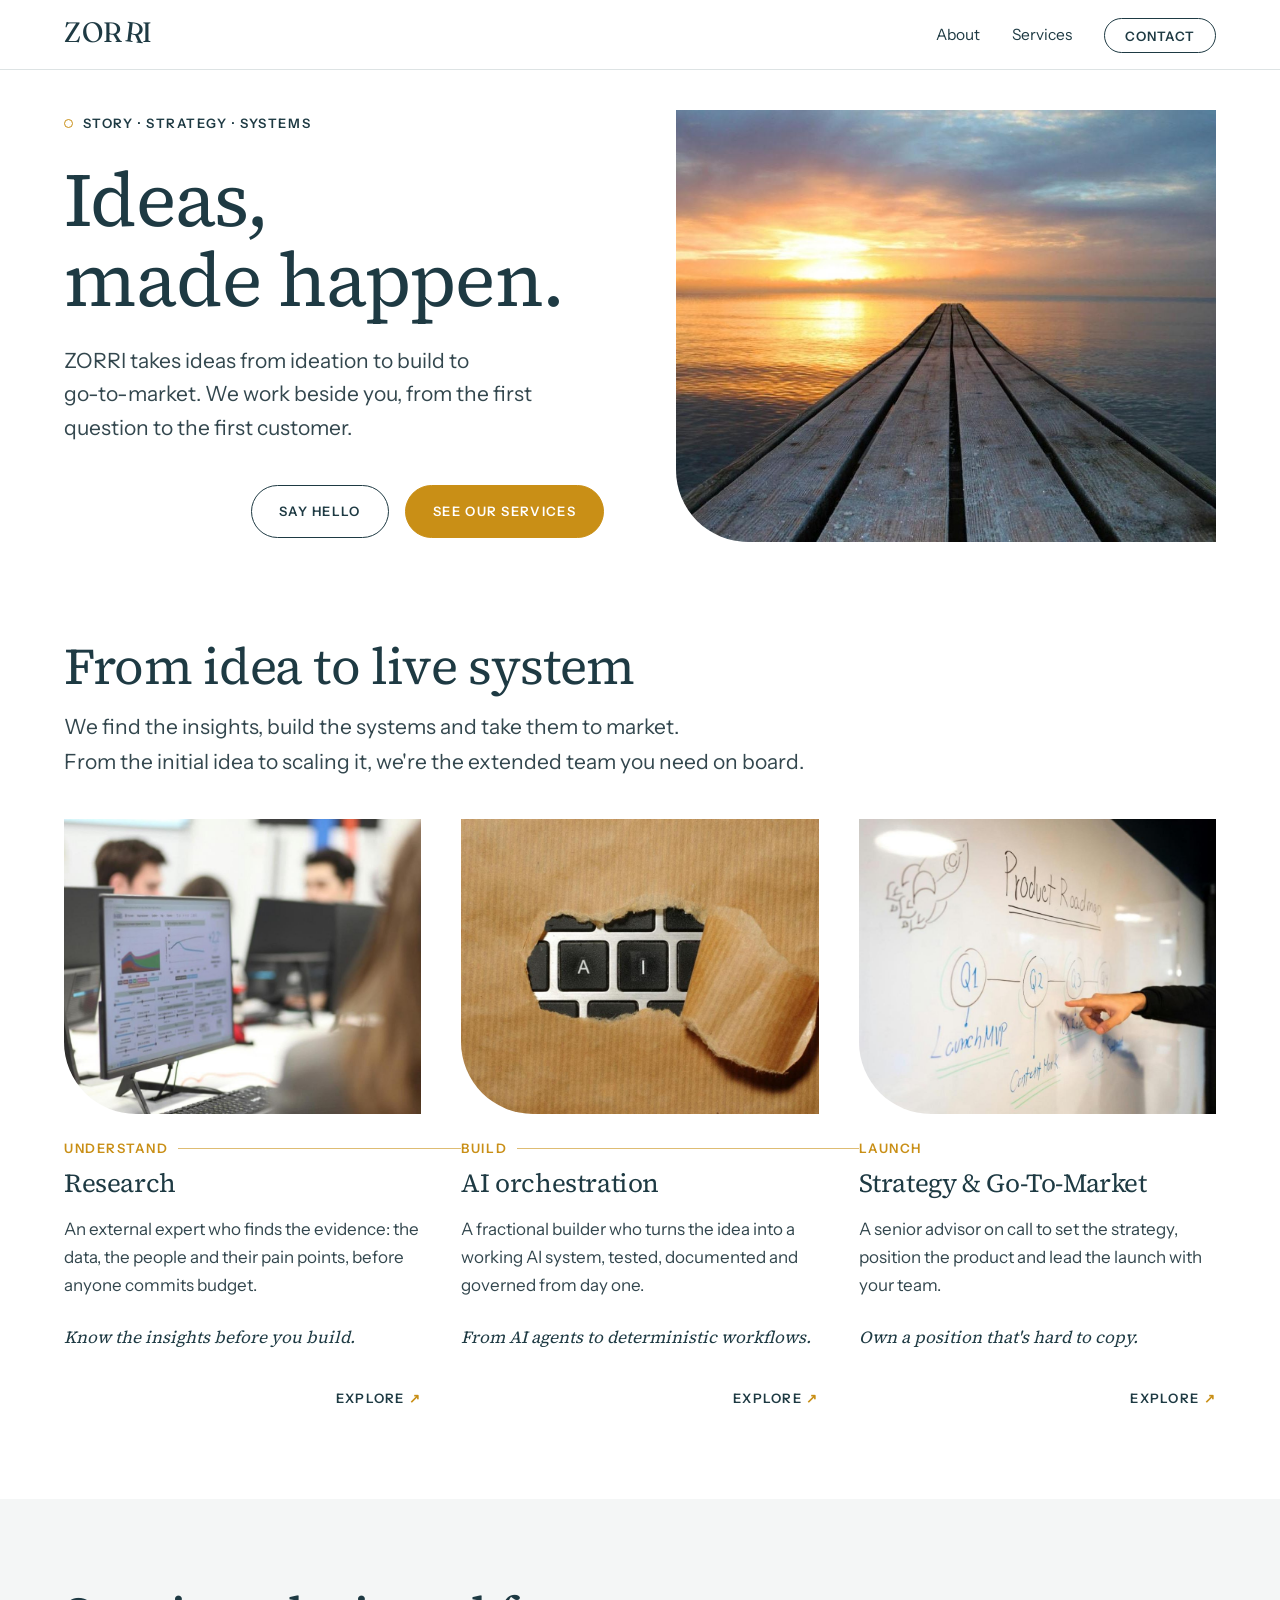
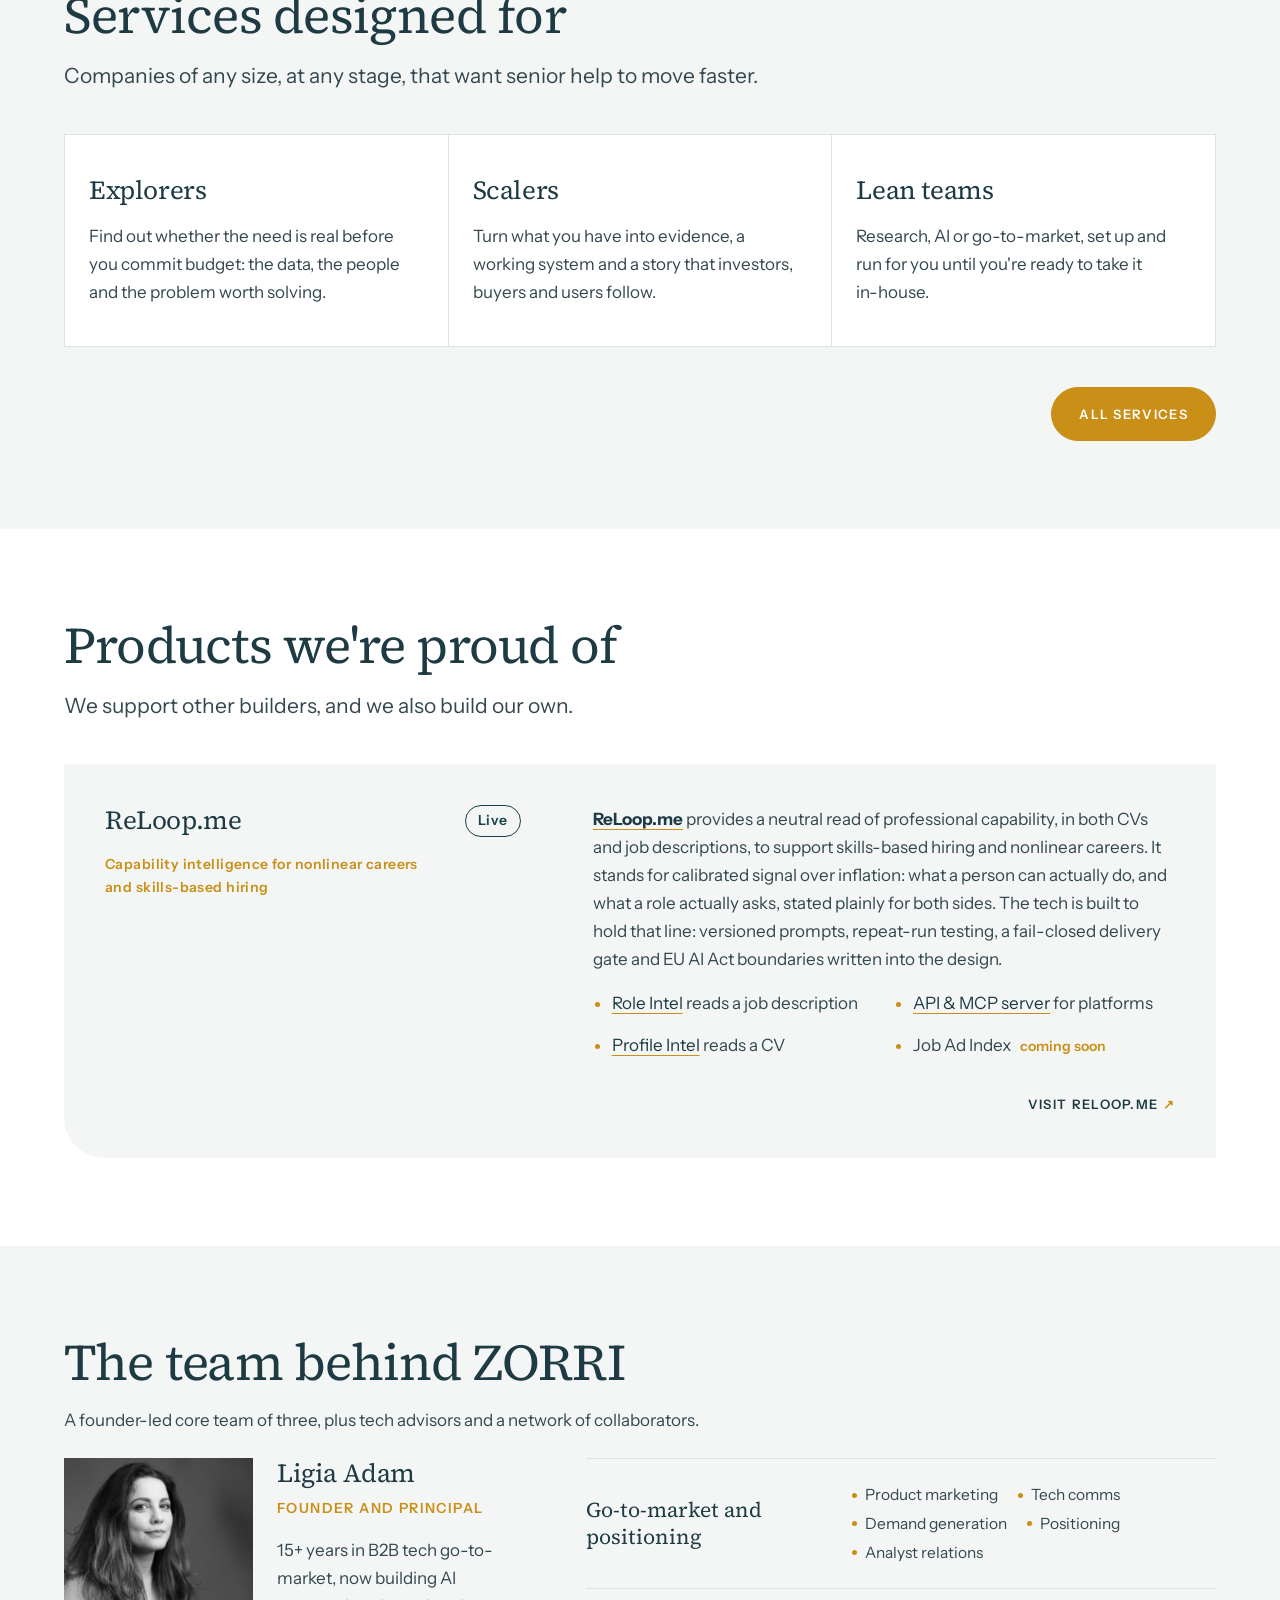
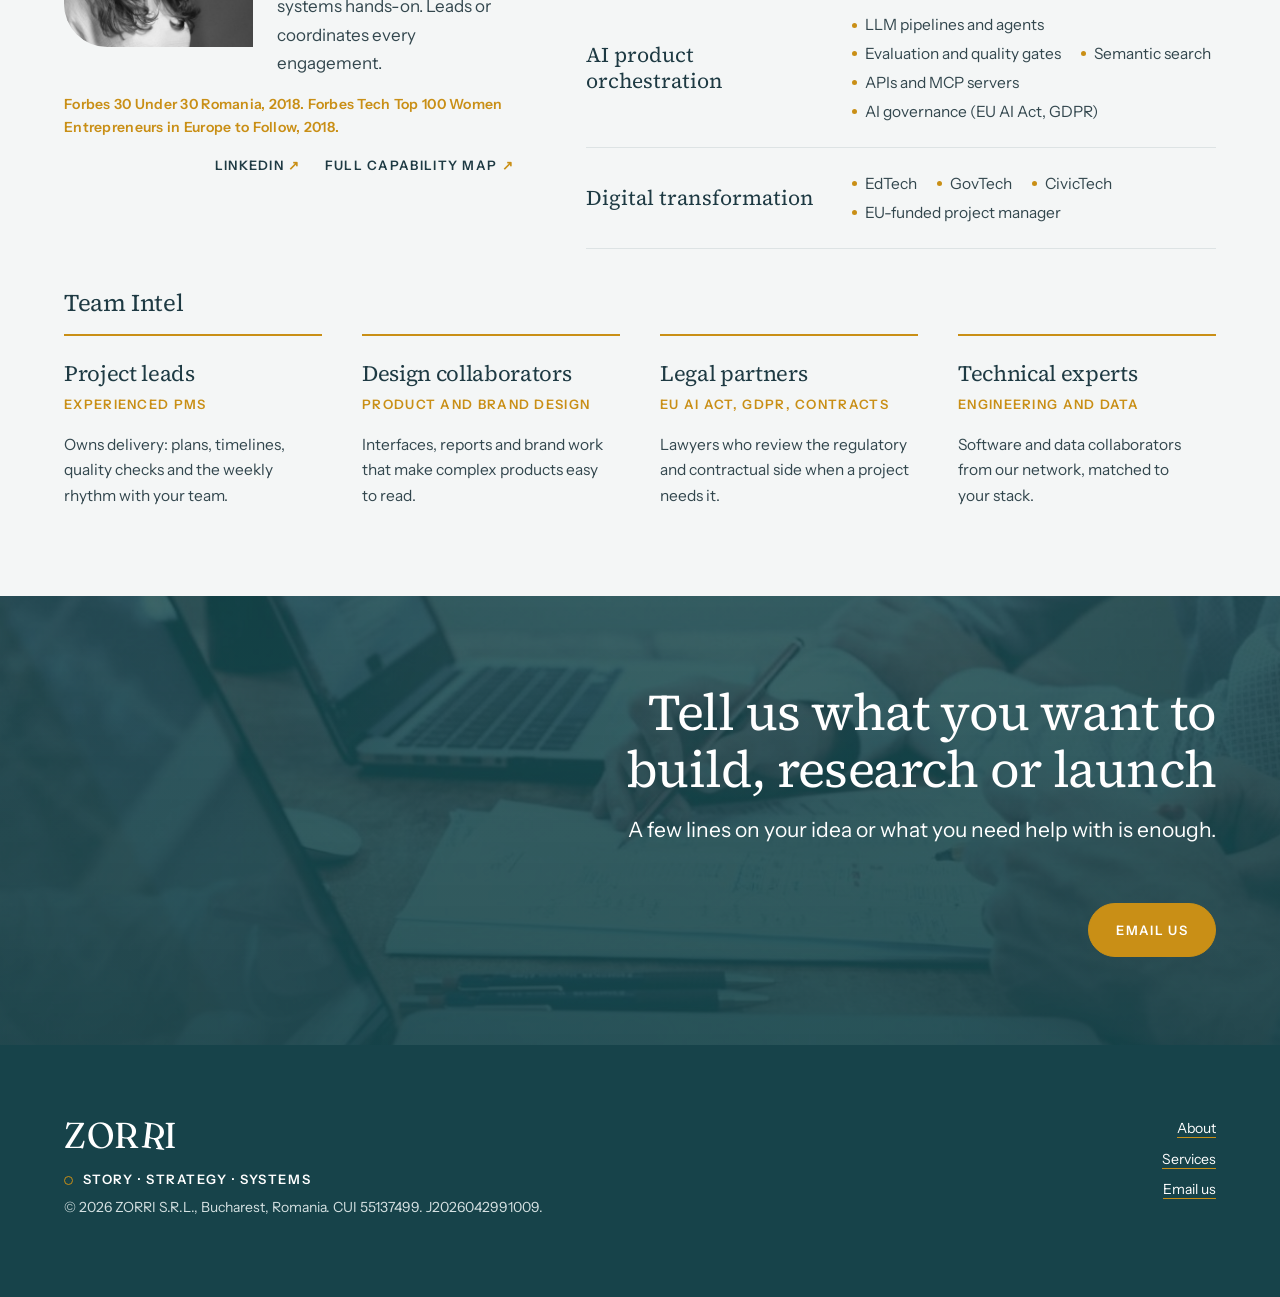
==== index.html @ 2e7e729e "Launch zorri.ro website v4.1.0 Static site: home, services, practices, about, 404, llms.txt, sitemap" ====
<!DOCTYPE html>
<!-- ZORRI / — VERSION 4.0.0 -->
<html lang="en">
<head>
<meta charset="utf-8">
<meta name="viewport" content="width=device-width, initial-scale=1">
<title>ZORRI — AI systems, research and go-to-market studio, Bucharest</title>
<meta name="description" content="ZORRI is a studio at the intersection of AI systems design, B2B marketing and strategy: AI systems and governance, research (market intelligence, pay transparency, EU funding) and B2B go-to-market. From idea to live system. Maker of ReLoop.me.">
<meta name="robots" content="index, follow, max-snippet:-1, max-image-preview:large">
<meta name="author" content="Ligia Adam, ZORRI S.R.L.">
<link rel="canonical" href="https://zorri.ro/">
<link rel="alternate" type="text/plain" href="/llms.txt" title="LLM-readable summary">
<link rel="icon" href="/favicon.svg" type="image/svg+xml">
<link rel="apple-touch-icon" href="/assets/zorri-logo.png">
<meta name="theme-color" content="#ffffff">
<meta property="og:type" content="website">
<meta property="og:site_name" content="ZORRI">
<meta property="og:title" content="ZORRI — AI systems, research and go-to-market studio, Bucharest">
<meta property="og:description" content="ZORRI is a studio at the intersection of AI systems design, B2B marketing and strategy: AI systems and governance, research (market intelligence, pay transparency, EU funding) and B2B go-to-market. From idea to live system. Maker of ReLoop.me.">
<meta property="og:url" content="https://zorri.ro/">
<meta property="og:image" content="https://zorri.ro/assets/og.png">
<meta property="og:image:width" content="1200">
<meta property="og:image:height" content="630">
<meta property="og:locale" content="en_GB">
<meta name="twitter:card" content="summary_large_image">
<link rel="preload" href="/assets/fonts/fraunces-latin-full-normal.woff2" as="font" type="font/woff2" crossorigin>
<link rel="preload" href="/assets/fonts/instrument-sans-latin-wght-normal.woff2" as="font" type="font/woff2" crossorigin>
<link rel="stylesheet" href="/assets/zorri.css">
<script type="application/ld+json">
{
 "@context": "https://schema.org",
 "@graph": [
  {
   "@type": [
    "Organization",
    "ProfessionalService"
   ],
   "@id": "https://zorri.ro/#org",
   "name": "ZORRI",
   "legalName": "ZORRI S.R.L.",
   "alternateName": "ZORRI SRL",
   "slogan": "Ideas, made happen.",
   "url": "https://zorri.ro/",
   "logo": "https://zorri.ro/assets/zorri-logo.png",
   "image": "https://zorri.ro/assets/og.png",
   "email": "hello@zorri.ro",
   "description": "ZORRI is a studio at the intersection of AI systems design, B2B marketing and strategy, based in Bucharest, Romania. It designs and governs AI systems, delivers market intelligence, research and consulting (including EU funding support and EU pay transparency readiness), and takes AI and B2B technology products to market. ZORRI builds and operates ReLoop.me.",
   "taxID": "55137499",
   "identifier": [
    {
     "@type": "PropertyValue",
     "propertyID": "CUI",
     "value": "55137499"
    },
    {
     "@type": "PropertyValue",
     "propertyID": "Trade Register number",
     "value": "J2026042991009"
    },
    {
     "@type": "PropertyValue",
     "propertyID": "EUID",
     "value": "ROONRC.J2026042991009"
    },
    {
     "@type": "PropertyValue",
     "propertyID": "EU PIC",
     "value": "860469832"
    }
   ],
   "foundingDate": "2026",
   "address": {
    "@type": "PostalAddress",
    "addressLocality": "Bucharest",
    "addressCountry": "RO"
   },
   "areaServed": "European Union",
   "knowsLanguage": [
    "en",
    "ro"
   ],
   "founder": {
    "@id": "https://zorri.ro/about#ligia-adam"
   },
   "owns": {
    "@id": "https://reloop.me/#product"
   },
   "sameAs": [
    "https://reloop.me"
   ],
   "knowsAbout": [
    "AI orchestration",
    "LLM evaluation",
    "AI governance",
    "EU AI Act",
    "EU Pay Transparency Directive 2023/970",
    "GDPR",
    "B2B go-to-market strategy",
    "positioning",
    "category design",
    "industry analyst relations",
    "customer reference programmes",
    "demand generation",
    "SEO and GEO",
    "EU funds project management",
    "labour-market intelligence",
    "skills-based hiring",
    "n8n",
    "LLM workflows",
    "market research",
    "EU funding applications"
   ]
  },
  {
   "@type": "Person",
   "@id": "https://zorri.ro/about#ligia-adam",
   "name": "Ligia Adam",
   "jobTitle": "Founder",
   "worksFor": {
    "@id": "https://zorri.ro/#org"
   },
   "url": "https://zorri.ro/about",
   "email": "hello@zorri.ro",
   "sameAs": [
    "https://www.linkedin.com/in/ligiaadam",
    "https://github.com/LigiaAdam"
   ],
   "nationality": "Romania",
   "homeLocation": {
    "@type": "Place",
    "name": "Bucharest, Romania"
   },
   "knowsLanguage": [
    "ro",
    "en",
    "fr"
   ],
   "alumniOf": {
    "@type": "CollegeOrUniversity",
    "name": "SNSPA, National University of Political Studies and Public Administration, Bucharest"
   },
   "award": [
    "Forbes 30 Under 30 Romania 2018 (CivicTech Romania team)",
    "Forbes Tech Top 100 Women Entrepreneurs in Europe to Follow 2018"
   ],
   "knowsAbout": [
    "AI orchestration",
    "LLM evaluation",
    "AI governance",
    "EU AI Act",
    "EU Pay Transparency Directive 2023/970",
    "GDPR",
    "B2B go-to-market strategy",
    "positioning",
    "category design",
    "industry analyst relations",
    "customer reference programmes",
    "demand generation",
    "SEO and GEO",
    "EU funds project management",
    "labour-market intelligence",
    "skills-based hiring"
   ]
  },
  {
   "@type": [
    "Product",
    "SoftwareApplication"
   ],
   "@id": "https://reloop.me/#product",
   "name": "ReLoop.me",
   "url": "https://reloop.me",
   "applicationCategory": "BusinessApplication",
   "operatingSystem": "Web",
   "brand": {
    "@id": "https://zorri.ro/#org"
   },
   "manufacturer": {
    "@id": "https://zorri.ro/#org"
   },
   "description": "Capability intelligence platform for nonlinear careers and skills-based hiring. Profile Intel reads a CV; Role Intel reads a job description. Built and operated by ZORRI S.R.L."
  },
  {
   "@type": "WebSite",
   "@id": "https://zorri.ro/#website",
   "url": "https://zorri.ro/",
   "name": "ZORRI",
   "publisher": {
    "@id": "https://zorri.ro/#org"
   },
   "inLanguage": "en"
  },
  {
   "@type": "WebPage",
   "@id": "https://zorri.ro/#page",
   "url": "https://zorri.ro/",
   "name": "ZORRI — AI systems, research and go-to-market studio, Bucharest",
   "description": "ZORRI is a studio at the intersection of AI systems design, B2B marketing and strategy: AI systems and governance, research (market intelligence, pay transparency, EU funding) and B2B go-to-market. From idea to live system. Maker of ReLoop.me.",
   "isPartOf": {
    "@id": "https://zorri.ro/#website"
   },
   "about": {
    "@id": "https://zorri.ro/#org"
   },
   "inLanguage": "en",
   "dateModified": "2026-11-09"
  }
 ]
}
</script>
</head>
<body>
<a class="skip" href="#main">Skip to content</a>
<header class="site-header">
 <div class="wrap">
  <a class="brand" href="/" aria-label="ZORRI home"><span class="wm">ZOR<span class="tilt">R</span>I</span></a>
  <nav class="site-nav" aria-label="Main"><ul><li><a href="/about">About</a></li><li><a href="/services">Services</a></li><li><a href="/#contact">Contact</a></li></ul></nav>
 </div>
</header>
<main id="main">
<div class="hero">
 <div class="wrap hero-grid">
 <div class="hero-text">
  <p class="descriptor">Story · Strategy · Systems</p>
  <h1>Ideas,<br> <span class="nowrap">made happen.</span></h1>
  <p class="lead">ZORRI takes ideas from ideation to build to <span class="nb">go-to-market</span>. We work beside you, from the first question to the first customer.</p>
  <div class="hero-cta"><a class="button button-line" href="#contact" data-mail="Hello">Say hello</a><a class="button button-sun" href="/services">See our services</a></div>
 </div>
 <figure class="hero-img"><img src="/assets/img/dawn.jpg" alt="A wooden pier leading out to the sea at sunrise" width="1173" height="784"></figure>
 </div>
</div>

<section class="section block-white" aria-labelledby="work-h">
 <div class="wrap">
  <div class="section-head wide">
   <h2 id="work-h">From idea to live system</h2>
   <p class="two-rows">We find the insights, build the systems and take them to market.<br> From the initial idea to scaling it, we're the extended team you need on board.</p>
  </div>
  <ul class="practices path">
   <li class="practice chip p-research">
    <img class="card-img" src="/assets/img/research.jpg" alt="" width="1176" height="784" loading="lazy">
    <p class="stage">Understand</p>
    <h3><a href="/research">Research</a></h3>
    <p>An external expert who finds the evidence: the data, the people and their pain points, before anyone commits budget.</p>
    <p class="line">Know the insights before you build.</p>
    <p class="more"><a href="/research" aria-label="Explore Research">Explore</a></p>
   </li>
   <li class="practice chip p-ai">
    <img class="card-img" src="/assets/img/ai.jpg" alt="" width="1176" height="784" loading="lazy">
    <p class="stage">Build</p>
    <h3><a href="/ai-systems">AI orchestration</a></h3>
    <p>A fractional builder who turns the idea into a working AI system, tested, documented and governed from day one.</p>
    <p class="line">From AI agents to deterministic workflows.</p>
    <p class="more"><a href="/ai-systems" aria-label="Explore AI orchestration">Explore</a></p>
   </li>
   <li class="practice chip p-gtm">
    <img class="card-img" src="/assets/img/gtm.jpg" alt="" width="1176" height="784" loading="lazy">
    <p class="stage">Launch</p>
    <h3><a href="/go-to-market">Strategy &amp; Go-To-Market</a></h3>
    <p>A senior advisor on call to set the strategy, position the product and lead the launch with your team.</p>
    <p class="line">Own a position that's hard to copy.</p>
    <p class="more"><a href="/go-to-market" aria-label="Explore Strategy and Go-To-Market">Explore</a></p>
   </li>
  </ul>
 </div>
</section>

<section class="section block-panel" aria-labelledby="quick-h">
 <div class="wrap">
  <div class="section-head">
   <h2 id="quick-h">Services designed for</h2>
   <p>Companies of any size, at any stage, that want senior help to move faster.</p>
  </div>
  <ul class="quick">
   <li>
    <h3>Explorers</h3>
    <p>Find out whether the need is real before you commit budget: the data, the people and the problem worth solving.</p>
   </li>
   <li>
    <h3>Scalers</h3>
    <p>Turn what you have into evidence, a working system and a story that investors, buyers and users follow.</p>
   </li>
   <li>
    <h3>Lean teams</h3>
    <p>Research, AI or go-to-market, set up and run for you until you're ready to take it in-house.</p>
   </li>
  </ul>
  <p class="section-cta"><a class="button button-sun" href="/services">All services</a></p>
 </div>
</section>

<section class="section block-white" aria-labelledby="product-h">
 <div class="wrap">
  <div class="section-head">
   <h2 id="product-h">Products we're proud of</h2>
   <p>We support other builders, and we also build our own.</p>
  </div>
  <article class="offer chip">
   <div>
    <div class="prod-head"><h3><a href="https://reloop.me">ReLoop.me</a></h3><strong class="pill">Live</strong></div>
    <div class="terms"><span>Capability intelligence for nonlinear careers<br> and skills-based hiring</span></div>
   </div>
   <div>
    <p><a href="https://reloop.me"><strong>ReLoop.me</strong></a> provides a neutral read of professional capability, in both CVs and job descriptions, to support skills-based hiring and nonlinear careers. It stands for calibrated signal over inflation: what a person can actually do, and what a role actually asks, stated plainly for both sides. The tech is built to hold that line: versioned prompts, repeat-run testing, a fail-closed delivery gate and EU AI Act boundaries written into the design.</p>
    <ul class="prod-list">
     <li><a href="https://www.reloop.me/role-intel">Role Intel</a> reads a job description</li>
     <li><a href="https://api.reloop.me/">API &amp; MCP server</a> for platforms</li>
     <li><a href="https://www.reloop.me/profile-intel">Profile Intel</a> reads a CV</li>
     <li>Job Ad Index <span class="soon">coming soon</span></li>
    </ul>
    <p class="more"><a href="https://reloop.me">Visit ReLoop.me</a></p>
   </div>
  </article>
 </div>
</section>

<section class="section block-panel" aria-labelledby="who-h">
 <div class="wrap">
  <div class="section-head">
   <h2 id="who-h">The team behind ZORRI</h2>
  </div>
   <p class="one-row">A founder-led core team of three, plus tech advisors and a network of collaborators.</p>
  <div class="founder">
   <div>
    <img class="portrait" src="/assets/img/ligia-bw.jpg" alt="Ligia Adam, founder of ZORRI" width="1173" height="784">
    <h3><a href="/about">Ligia Adam</a></h3>
    <p class="role">Founder and principal</p>
    <p>15+ years in B2B tech go-to-market, now building AI systems hands-on. Leads or coordinates every engagement.</p>
    <p class="recog">Forbes 30 Under 30 Romania, 2018. Forbes Tech Top 100 Women Entrepreneurs in Europe to Follow, 2018.</p>
    <p class="more"><a href="https://www.linkedin.com/in/ligiaadam" rel="me noopener" target="_blank">LinkedIn</a><a href="/about">Full capability map</a></p>
   </div>
   <ul class="capmap">
    <li><strong>Go-to-market and positioning</strong><span><ul class="pills"><li>Product marketing</li><li>Tech comms</li><li>Demand generation</li><li>Positioning</li><li>Analyst relations</li></ul></span></li>
    <li><strong>AI product orchestration</strong><span><ul class="pills"><li>LLM pipelines and agents</li><li>Evaluation and quality gates</li><li>Semantic search</li><li>APIs and MCP servers</li><li>AI governance (EU AI Act, GDPR)</li></ul></span></li>
    <li><strong>Digital transformation</strong><span><ul class="pills"><li>EdTech</li><li>GovTech</li><li>CivicTech</li><li>EU-funded project manager</li></ul></span></li>
   </ul>
  </div>
  <h3 class="team-sub">Team Intel</h3>
  <ul class="team">
   <li><h3>Project leads</h3><p class="role">Experienced PMs</p><p>Owns delivery: plans, timelines, quality checks and the weekly rhythm with your team.</p></li>
   <li><h3>Design collaborators</h3><p class="role">Product and brand design</p><p>Interfaces, reports and brand work that make complex products easy to read.</p></li>
   <li><h3>Legal partners</h3><p class="role">EU AI Act, GDPR, contracts</p><p>Lawyers who review the regulatory and contractual side when a project needs it.</p></li>
   <li><h3>Technical experts</h3><p class="role">Engineering and data</p><p>Software and data collaborators from our network, matched to your stack.</p></li>
  </ul>
  </div>
 </div>
</section>



<section class="contact" id="contact" aria-labelledby="contact-h">
 <div class="wrap">
  <h2 id="contact-h">Tell us what you want to build, research or launch</h2>
  <p>A few lines on your idea or what you need help with is enough.</p>
  <a class="button" href="#contact" data-mail="Enquiry">Email us</a>
 </div>
</section>
</main>
<footer class="site-footer">
 <div class="wrap">
  <div>
   <span class="wm" aria-hidden="true">ZOR<span class="tilt">R</span>I</span>
   <p class="descriptor">Story · Strategy · Systems</p>
   <p>© 2026 ZORRI S.R.L., Bucharest, Romania. CUI 55137499. J2026042991009.</p>
  </div>
  <ul>
   <li><a href="/about">About</a></li>
   <li><a href="/services">Services</a></li>
   <li><a href="/#contact" data-mail="">Email us</a></li>
  </ul>
 </div>
</footer>
<script>
(function(){var u="hello",d="zorri"+"."+"ro";document.querySelectorAll("a[data-mail]").forEach(function(a){var s=a.getAttribute("data-mail");a.href="mai"+"lto:"+u+"@"+d+(s?"?subject="+encodeURIComponent(s):"");});})();
</script>
</body>
</html>
<!-- ZORRI / — VERSION 4.0.0 END -->
---- assets/zorri.css ----
/* ZORRI — site styles — VERSION 4.0.0 (2026-11-09) */
/* 4.0.0 (Ligia, 9 Nov): look & feel of Bridge demo 488 "Business Advisory" (licensed Qode theme).
   Editorial serif headings (Source Serif 4), Instrument Sans text, petrol ink, ochre accent,
   white / soft-panel alternation, photography with one large rounded corner, uppercase small
   links with ↗, outlined pill buttons, deep-petrol contact band over the dawn photo.
   Kept: Fraunces wordmark with the second R bent, CTAs right-aligned, catalogue, FAQ,
   skip link, focus ring, reduced motion, colour-by-practice hooks (now one accent). */

@font-face { font-family: "Fraunces"; src: url("/assets/fonts/fraunces-latin-full-normal.woff2") format("woff2"); font-weight: 100 900; font-display: swap; }
@font-face { font-family: "Source Serif 4"; src: url("/assets/fonts/source-serif-4-latin-wght-normal.woff2") format("woff2"); font-weight: 200 900; font-display: swap; }
@font-face { font-family: "Instrument Sans"; src: url("/assets/fonts/instrument-sans-latin-wght-normal.woff2") format("woff2"); font-weight: 400 700; font-display: swap; }

:root {
  --white: #ffffff;
  --panel: #f4f6f6;      /* soft panel, cool not greige */
  --ink: #1e3a43;        /* petrol: headings, buttons */
  --text: #33474e;       /* body copy */
  --petrol: #17434a;     /* deep blocks: contact band, footer */
  --ochre: #c98f16;      /* accent: arrows, rules, prices, focus */
  --ochre-soft: #f6e7c4;
  --line: #dde3e4;

  --serif: "Source Serif 4", Georgia, "Times New Roman", serif;
  --sans: "Instrument Sans", "Helvetica Neue", Arial, sans-serif;

  --t-small: 0.875rem;
  --t-body: 1.0625rem;
  --t-lead: clamp(1.125rem, 1rem + 0.4vw, 1.3125rem);
  --t-h3: 1.625rem;
  --t-h2: clamp(2.125rem, 1.6rem + 2vw, 3.25rem);
  --t-h1: clamp(2.75rem, 1.8rem + 3.8vw, 4.75rem);

  --s1: 0.5rem; --s2: 1rem; --s3: 1.5rem; --s4: 2.5rem; --s5: 4.5rem; --s6: 7.5rem;
  --measure: 62ch;
  --page: 78rem;
  --gutter: clamp(1.25rem, 4vw, 3rem);
  --corner: 72px;        /* the one large rounded corner on images */
}

*, *::before, *::after { box-sizing: border-box; }
html { -webkit-text-size-adjust: 100%; text-size-adjust: 100%; }
body { margin: 0; background: var(--white); color: var(--text); font-family: var(--sans); font-size: var(--t-body); line-height: 1.65; -webkit-font-smoothing: antialiased; }
::selection { background: var(--ochre-soft); color: var(--ink); }
img { display: block; max-width: 100%; height: auto; }

a { color: var(--ink); text-decoration-color: var(--ochre); text-decoration-thickness: 1px; text-underline-offset: 0.25em; }
a:hover { text-decoration-thickness: 2px; }
:focus-visible { outline: 2px solid var(--ochre); outline-offset: 3px; }

h1, h2, h3 { font-family: var(--serif); font-weight: 400; color: var(--ink); margin: 0; letter-spacing: -0.015em; text-wrap: balance; }
h1 { font-size: var(--t-h1); line-height: 1.06; }
h2 { font-size: var(--t-h2); line-height: 1.1; }
h3 { font-size: var(--t-h3); line-height: 1.2; }
p { margin: 0 0 var(--s2); max-width: var(--measure); text-wrap: pretty; }
p:last-child { margin-bottom: 0; }

.label { display: none; }
.num { display: none; }
.skip { position: absolute; left: var(--s2); top: -4rem; background: var(--ink); color: #fff; padding: var(--s1) var(--s2); z-index: 10; border-radius: 999px; }
.skip:focus { top: var(--s2); }
.wrap { max-width: var(--page); margin: 0 auto; padding: 0 var(--gutter); }

/* Wordmark — Fraunces, second R bent */
.wm { font-family: "Fraunces", Georgia, serif; font-variation-settings: "WONK" 1, "SOFT" 30, "opsz" 72; font-weight: 400; letter-spacing: 0.02em; line-height: 1; white-space: nowrap; color: var(--ink); }
.wm .tilt { display: inline-block; transform: rotate(7deg); transform-origin: 30% 100%; }

/* Header — white, hairline */
.site-header { background: var(--white); border-bottom: 1px solid var(--line); position: sticky; top: 0; z-index: 5; }
.site-header .wrap { display: flex; align-items: center; justify-content: space-between; gap: var(--s3); flex-wrap: wrap; padding-top: 1.15rem; padding-bottom: 1.15rem; }
.brand { text-decoration: none; }
.brand .wm { font-size: 1.75rem; }
.site-nav ul { list-style: none; margin: 0; padding: 0; display: flex; flex-wrap: wrap; gap: var(--s1) 2rem; align-items: center; }
.site-nav a { font-size: 0.96875rem; text-decoration: none; color: var(--ink); padding: 0.25rem 0; }
.site-nav a:hover, .site-nav a[aria-current="page"] { color: var(--ochre); }
.site-nav li:last-child a { border: 1px solid var(--ink); border-radius: 999px; padding: 0.55rem 1.25rem; font-size: 0.8125rem; font-weight: 600; letter-spacing: 0.08em; text-transform: uppercase; }
.site-nav li:last-child a:hover { background: var(--ink); color: #fff; }

/* Small uppercase eyebrow with a ring, as in the theme */
.descriptor { font-size: 0.8125rem; font-weight: 600; letter-spacing: 0.12em; text-transform: uppercase; color: var(--ink); margin-bottom: var(--s3); display: flex; align-items: center; gap: 0.6rem; }
.descriptor::before { content: ""; width: 9px; height: 9px; border: 1.5px solid var(--ochre); border-radius: 50%; }

/* Hero — text left, portrait right with the large rounded corner */
.hero { padding: var(--s5) 0 var(--s6); }
.hero-grid { display: grid; grid-template-columns: minmax(0, 6fr) minmax(0, 6fr); gap: var(--s5); align-items: center; }
.hero h1 { max-width: none; }
@media (min-width: 40rem) { .nowrap { white-space: nowrap; } }
.hero .lead { margin-top: var(--s3); }
.hero-img img, .ph-img img, .card-img, .portrait { border-radius: 0 0 0 var(--corner); object-fit: cover; width: 100%; }
.hero-img { margin: 0; }
.hero-img img { aspect-ratio: 5 / 4; object-position: 50% 50%; }
.lead { font-size: var(--t-lead); line-height: 1.6; color: var(--text); }

/* Page heads */
.page-head { padding: var(--s5) 0 var(--s5); border-bottom: 1px solid var(--line); }
.ph-grid { display: grid; grid-template-columns: minmax(0, 6fr) minmax(0, 5fr); gap: var(--s5); align-items: center; }
.ph-img { margin: 0; }
.ph-img img { aspect-ratio: 4 / 3; }
.page-head .line { font-family: var(--serif); font-size: 1.375rem; color: var(--ochre); margin-top: var(--s2); }
.page-head .lead { margin-top: var(--s3); }

/* CTAs — always right */
.hero-cta { display: flex; justify-content: flex-end; gap: var(--s2); flex-wrap: wrap; margin-top: var(--s4); max-width: var(--measure); }
.button { display: inline-block; border-radius: 999px; padding: 0.95rem 1.7rem; font-size: 0.8125rem; font-weight: 600; letter-spacing: 0.1em; text-transform: uppercase; text-decoration: none; background: var(--ink); color: #fff; border: 1px solid var(--ink); }
.button:hover { background: var(--petrol); }
.button-sun { background: var(--ochre); border-color: var(--ochre); color: #fff; }
.button-sun:hover { background: #b07b0f; border-color: #b07b0f; }
.button-line { background: transparent; color: var(--ink); }
.button-line:hover { background: var(--ink); color: #fff; }
.more { text-align: right; max-width: none; margin-top: var(--s3); }
.more a { font-size: 0.8125rem; font-weight: 600; letter-spacing: 0.1em; text-transform: uppercase; text-decoration: none; color: var(--ink); }
.more a::after { content: " ↗"; color: var(--ochre); }
.more a:hover { color: var(--ochre); }

/* Sections */
.section { padding: var(--s6) 0; }
.block-white { background: var(--white); }
.block-panel { background: var(--panel); }
.section-head { margin-bottom: var(--s5); max-width: 46rem; }
.section-head p { margin-top: var(--s2); font-size: var(--t-lead); }

/* Practices — image cards like "Explore our beliefs" */
.practices { list-style: none; margin: 0; padding: 0; display: grid; grid-template-columns: repeat(3, minmax(0, 1fr)); gap: var(--s4); }
.practice { display: flex; flex-direction: column; }
.card-img { aspect-ratio: 4 / 3.3; margin-bottom: var(--s3); }
.practice h3 { margin-bottom: var(--s2); }
.practice h3 a { text-decoration: none; }
.practice h3 a:hover { color: var(--ochre); }
.practice .subs { list-style: none; margin: var(--s1) 0 0; padding: 0; border-top: 1px solid var(--line); }
.practice .subs li { padding: 0.55rem 0; border-bottom: 1px solid var(--line); font-size: 0.9375rem; color: var(--ink); }
.practice .subs li::before { content: "— "; color: var(--ochre); }
.practice .line { font-family: var(--serif); font-style: italic; color: var(--ink); margin-top: var(--s1); }
.practice .price { font-size: var(--t-small); color: var(--ochre); font-weight: 600; margin-top: var(--s1); letter-spacing: 0.04em; }
.practice .more { margin-top: auto; padding-top: var(--s2); }

/* Quick starts — bordered columns like "Industries we cover for" */
.quick { list-style: none; margin: 0; padding: 0; display: grid; grid-template-columns: repeat(3, minmax(0, 1fr)); border-top: 1px solid var(--line); border-left: 1px solid var(--line); background: var(--white); }
.quick li { padding: var(--s4) var(--s3); border-right: 1px solid var(--line); border-bottom: 1px solid var(--line); display: flex; flex-direction: column; }
.quick h3 { margin-bottom: var(--s2); }
.quick .p { font-family: var(--serif); font-size: 1.5rem; color: var(--ink); margin-top: auto; padding-top: var(--s3); }
.quick .p .label { display: inline; font-family: var(--sans); font-size: var(--t-small); color: var(--ochre); font-weight: 600; margin-left: 0.3rem; }

/* Process */
.steps { list-style: none; margin: 0; padding: 0; display: grid; grid-template-columns: repeat(3, minmax(0, 1fr)); gap: var(--s4); }
.steps li { border-top: 2px solid var(--ochre); padding-top: var(--s3); }
.steps h3 { margin-bottom: var(--s1); }

/* Offers / product */
.offers { display: grid; gap: var(--s3); }
.offer { background: var(--white); border: 1px solid var(--line); border-radius: 0 0 0 40px; padding: var(--s4); display: grid; grid-template-columns: minmax(0, 5fr) minmax(0, 7fr); gap: var(--s2) var(--s5); }
.block-white .offer { background: var(--panel); border-color: transparent; }
.offer h3 a { text-decoration: none; }
.offer .terms { margin-top: var(--s2); }
.offer .terms strong { display: block; font-family: var(--serif); font-weight: 400; font-size: 1.75rem; color: var(--ink); }
.offer .terms span { display: block; font-size: var(--t-small); color: var(--ochre); font-weight: 600; margin-top: 0.2rem; letter-spacing: 0.03em; }
.offer ul { margin: var(--s2) 0 0; padding-left: 1.1em; }
.offer li { margin-bottom: 0.35rem; }
.offer li::marker { color: var(--ochre); }
.note { font-size: var(--t-small); margin-top: var(--s3); }
.note strong { color: var(--ink); }

/* Founder */
.founder { display: grid; grid-template-columns: minmax(0, 5fr) minmax(0, 7fr); gap: var(--s4) var(--s5); }
.portrait { aspect-ratio: 4 / 3.4; object-position: 40% 25%; margin-bottom: var(--s3); }
.founder h3 a { text-decoration: none; }
.founder .role { color: var(--ochre); font-weight: 600; font-size: var(--t-small); letter-spacing: 0.1em; text-transform: uppercase; margin-top: var(--s1); }
.capmap { list-style: none; margin: 0; padding: 0; }
.capmap li { display: grid; grid-template-columns: minmax(0, 2fr) minmax(0, 3fr); gap: var(--s1) var(--s3); padding: var(--s3) 0; border-top: 1px solid var(--line); }
.capmap li:last-child { border-bottom: 1px solid var(--line); }
.capmap strong { font-family: var(--serif); font-weight: 400; font-size: 1.3125rem; line-height: 1.25; color: var(--ink); }
.capmap span { font-size: 0.96875rem; }
.recognition { margin-top: var(--s3); font-family: var(--serif); font-style: italic; color: var(--ink); }

/* Scope lists */
.covers { list-style: none; margin: 0; padding: 0; display: grid; grid-template-columns: repeat(3, minmax(0, 1fr)); border-top: 1px solid var(--line); border-left: 1px solid var(--line); }
.covers li { padding: var(--s3); border-right: 1px solid var(--line); border-bottom: 1px solid var(--line); background: var(--white); }
.covers strong { display: block; font-family: var(--serif); font-weight: 400; font-size: 1.25rem; color: var(--ink); margin-bottom: 0.3rem; }
.covers span { font-size: 0.96875rem; }

/* Company details */
.facts { display: grid; grid-template-columns: max-content 1fr; gap: var(--s1) var(--s4); margin: 0; padding: var(--s4); background: var(--white); border: 1px solid var(--line); border-radius: 0 0 0 40px; max-width: 46rem; }
.facts dt { font-size: var(--t-small); font-weight: 600; letter-spacing: 0.06em; text-transform: uppercase; color: var(--ink); }
.facts dd { margin: 0; }

/* Catalogue */
.catalogue { width: 100%; border-collapse: collapse; }
.catalogue th, .catalogue td { text-align: left; vertical-align: top; padding: var(--s3) var(--s3) var(--s3) 0; border-top: 1px solid var(--line); }
.catalogue thead th { font-size: 0.8125rem; font-weight: 600; letter-spacing: 0.1em; text-transform: uppercase; color: var(--ink); border-top: 0; }
.catalogue td.price { font-family: var(--serif); font-size: 1.375rem; color: var(--ink); white-space: nowrap; text-align: right; padding-right: 0; }
.catalogue th:last-child { text-align: right; padding-right: 0; }
.catalogue td.price .label { display: block; font-family: var(--sans); font-size: var(--t-small); color: var(--ochre); font-weight: 600; white-space: normal; }
.catalogue td .name { display: block; font-family: var(--serif); font-size: 1.25rem; color: var(--ink); }
.catalogue td .desc { font-size: 0.96875rem; }
.catalogue td.prac a { font-size: var(--t-small); }

/* FAQ */
.faq { max-width: 52rem; }
.faq details { border-top: 1px solid var(--line); }
.faq details:last-child { border-bottom: 1px solid var(--line); }
.faq summary { font-family: var(--serif); font-size: 1.3125rem; color: var(--ink); padding: var(--s3) 2.5rem var(--s3) 0; cursor: pointer; list-style: none; position: relative; }
.faq summary::-webkit-details-marker { display: none; }
.faq summary::after { content: "+"; position: absolute; right: 0.3rem; top: 50%; transform: translateY(-50%); font-family: var(--sans); font-size: 1.5rem; color: var(--ochre); transition: transform .2s ease; }
.faq details[open] summary::after { transform: translateY(-50%) rotate(45deg); }
.faq details > div { padding: 0 0 var(--s3); }

/* Contact — deep petrol over the dawn photo */
.contact { position: relative; color: #fff; padding: var(--s6) 0; background: linear-gradient(rgba(23, 67, 74, 0.82), rgba(23, 67, 74, 0.9)), url("/assets/img/desk.jpg") center 50% / cover no-repeat; }
.contact .wrap { display: flex; flex-direction: column; align-items: flex-end; text-align: right; }
.contact h2 { color: #fff; max-width: 27ch; margin-bottom: var(--s2); }
.contact p { margin-left: auto; font-size: var(--t-lead); }
.contact .button { margin-top: var(--s4); background: var(--ochre); border-color: var(--ochre); }
.contact .button:hover { background: #b07b0f; }
.contact :focus-visible { outline-color: #fff; }

/* Footer — petrol */
.site-footer { background: var(--petrol); color: #d5e1e2; padding: var(--s5) 0; font-size: var(--t-small); }
.site-footer .wrap { display: grid; grid-template-columns: minmax(0, 1fr) auto; gap: var(--s3) var(--s5); }
.site-footer .wm { color: #fff; font-size: 2.25rem; display: inline-block; margin-bottom: var(--s2); }
.site-footer .descriptor { color: #fff; }
.site-footer p { margin: 0 0 0.35rem; }
.site-footer ul { list-style: none; margin: 0; padding: 0; text-align: right; }
.site-footer li { margin-bottom: 0.45rem; }
.site-footer a { color: #fff; }
.site-footer :focus-visible { outline-color: #fff; }

.notfound { padding: var(--s6) 0; }

@media (max-width: 62rem) {
  .hero-grid, .ph-grid, .founder, .offer { grid-template-columns: 1fr; }
  .practices, .quick, .steps, .covers { grid-template-columns: 1fr; }
  .catalogue td.prac, .catalogue th.prac { display: none; }
  .hero-img { order: -1; }
}
@media (max-width: 40rem) {
  .capmap li { grid-template-columns: 1fr; }
  .site-footer .wrap { grid-template-columns: 1fr; }
  .site-footer ul { text-align: left; }
  .facts { grid-template-columns: 1fr; gap: 0; padding: var(--s3); }
  .facts dd { margin-bottom: var(--s2); }
  .offer { padding: var(--s3); }
  .contact .wrap { align-items: stretch; text-align: left; }
  .contact p { margin-left: 0; }
  .contact .button { align-self: flex-end; }
  :root { --corner: 48px; }
}
@media (prefers-reduced-motion: reduce) { .faq summary::after { transition: none; } }

/* ZORRI — site styles — VERSION 4.0.0 END */

/* Home: practices shown as one connected path (Ligia, 9 Nov) */
.practices.path { position: relative; }
.practices.path::before { content: ""; position: absolute; left: 0; right: 0; top: calc(var(--card-h, 0px)); height: 0; }
.stage { font-size: 0.8125rem; font-weight: 600; letter-spacing: 0.12em; text-transform: uppercase; color: var(--ochre); margin: 0 0 var(--s1); display: flex; align-items: center; gap: 0.6rem; }
.stage::after { content: ""; flex: 1; height: 1px; background: var(--ochre); opacity: 0.6; }
.practices.path > li:not(:last-child) .stage::after { margin-right: calc(-1 * var(--s4)); }
.practices.path > li:last-child .stage::after { opacity: 0; }
@media (max-width: 62rem) { .practices.path > li .stage::after { margin-right: 0; } }

/* Team (Ligia, 9 Nov) */
.team { list-style: none; margin: var(--s5) 0 0; padding: 0; display: grid; grid-template-columns: repeat(4, minmax(0, 1fr)); gap: var(--s4); }
.team li { border-top: 2px solid var(--ochre); padding-top: var(--s3); }
.team h3 { font-size: 1.375rem; }
.team .role { color: var(--ochre); font-weight: 600; font-size: 0.8125rem; letter-spacing: 0.1em; text-transform: uppercase; margin: var(--s1) 0 var(--s2); }
.team p { font-size: 0.96875rem; }
@media (max-width: 62rem) { .team { grid-template-columns: repeat(2, minmax(0, 1fr)); } }
@media (max-width: 40rem) { .team { grid-template-columns: 1fr; } }

.nb { white-space: nowrap; }
.offer .terms strong.pill { display: inline-block; font-family: var(--sans); font-size: var(--t-small); font-weight: 600; letter-spacing: 0.04em; color: var(--petrol); border: 1px solid var(--petrol); border-radius: 999px; padding: 0.2rem 0.75rem; margin-bottom: 0.5rem; }
.creds { list-style: none; margin: var(--s4) 0 0; padding: 0; display: grid; gap: var(--s4); grid-template-columns: repeat(auto-fit, minmax(11rem, 1fr)); }
.creds li { border-top: 2px solid var(--ochre); padding-top: var(--s2); }
.creds strong { display: block; font-family: var(--serif); font-weight: 400; font-size: 1.5rem; line-height: 1.2; color: var(--ink); }
.creds p { margin: 0.5rem 0 0; font-size: var(--t-small); color: var(--text); }
.prod-head { display: flex; align-items: center; justify-content: space-between; gap: var(--s2); }
.prod-head h3 { margin: 0; }
.prod-head .pill { font-family: var(--sans); font-size: var(--t-small); font-weight: 600; letter-spacing: 0.04em; color: var(--petrol); border: 1px solid var(--petrol); border-radius: 999px; padding: 0.2rem 0.75rem; white-space: nowrap; }
.site-footer ul { display: grid; grid-template-columns: repeat(2, auto); column-gap: var(--s4); align-content: start; justify-content: end; }
@media (max-width: 40rem) { .site-footer ul { justify-content: start; text-align: left; } }
.section-head.wide { max-width: 62rem; }
.section-head p.two-rows { max-width: none; }
.section-cta { margin: var(--s4) 0 0; text-align: right; }
.section .section-cta { display: flex; justify-content: flex-end; text-align: right; }
.section .section-cta { max-width: none; width: 100%; margin-left: 0; margin-right: 0; }
.creds strong { font-size: 1.3rem; white-space: nowrap; }
.prod-list { display: grid; grid-template-columns: repeat(2, minmax(0, 1fr)); gap: 0.5rem var(--s4); }
@media (max-width: 40rem) { .prod-list { grid-template-columns: 1fr; } }
.prod-list .soon { font-size: var(--t-small); color: var(--ochre); font-weight: 600; margin-left: 0.35rem; }
.capmap .pills { list-style: none; margin: 0.75rem 0 0; padding: 0; display: flex; flex-wrap: wrap; gap: 0.4rem; }
.capmap .pills li { display: inline-block; border: 1px solid var(--petrol); color: var(--petrol); border-radius: 999px; padding: 0.15rem 0.7rem; font-size: var(--t-small); font-weight: 600; letter-spacing: 0.02em; grid-template-columns: none; border-bottom: 1px solid var(--petrol); }
.capmap span { display: block; }
.section-head p.one-row, .section p.one-row { max-width: none; }
@media (min-width: 64rem) { .section-head:has(p.one-row) { max-width: none; } }
.capmap li > div strong { display: block; }
.capmap li > div .pills { margin-top: 0.6rem; }
.capmap .pills li { font-size: 0.75rem; padding: 0.1rem 0.55rem; }
.site-footer ul { grid-template-columns: auto; }
.section-head p.sub { margin-top: 0.4rem; font-size: var(--t-body, 1rem); color: var(--text); }
.recog { font-size: var(--t-small); color: var(--ochre); font-weight: 600; letter-spacing: 0.02em; }
.team-sub { font-family: var(--serif); font-weight: 400; font-size: 1.5rem; color: var(--ink); margin: var(--s5) 0 var(--s3); }
.team-sub + .team { margin-top: 0; }
.capmap li > span .pills { margin-top: 0; }
.capmap li { align-items: center; }
.founder > div:first-child .portrait { float: left; width: 42%; aspect-ratio: 1 / 1; margin: 0 var(--s3) var(--s2) 0; border-radius: 0 0 0 calc(var(--corner) * 0.6); }
.founder > div:first-child::after { content: ""; display: block; clear: both; }
.founder > div:first-child h3 { margin-top: 0; }
.founder { align-items: start; }
@media (max-width: 40rem) { .founder > div:first-child .portrait { float: none; width: 100%; aspect-ratio: 4 / 3.4; margin: 0 0 var(--s3); } }
/* Team section: tighter rhythm */
.section:has(#who-h) { padding-top: 88px; padding-bottom: 88px; }
.section:has(#who-h) .section-head { margin-bottom: var(--s2); }
.section:has(#who-h) p.one-row { margin-bottom: var(--s3); }
.section:has(#who-h) .founder .more { margin-top: var(--s1); margin-bottom: 0; }
.section:has(#who-h) .team-sub { margin-top: var(--s4); margin-bottom: var(--s2); }
/* Capability items as floating inline text, not pills */
.capmap .pills { gap: 0.25rem 0; }
.capmap .pills li { border: 0; border-radius: 0; padding: 0; font-size: 0.96875rem; font-weight: 400; letter-spacing: 0; color: var(--text); }
.capmap .pills li:not(:last-child)::after { content: "·"; color: var(--ochre); font-weight: 700; margin: 0 0.6rem; }
.capmap .pills { display: block; line-height: 1.7; }
.capmap .pills li { display: inline; white-space: nowrap; }
.capmap .pills li:not(:last-child)::after { margin: 0 0.45rem; white-space: normal; }
.capmap .pills { display: flex; flex-wrap: wrap; gap: 0.35rem 1.25rem; line-height: 1.5; }
.capmap .pills li { display: inline-block; white-space: nowrap; }
.capmap .pills li:not(:last-child)::after { content: none; }
.capmap .pills li::before { content: ""; display: inline-block; width: 5px; height: 5px; border-radius: 50%; background: var(--ochre); margin-right: 0.5rem; vertical-align: middle; position: relative; top: -1px; }
.founder .more { display: flex; justify-content: flex-end; gap: var(--s3); }
/* Tighter vertical rhythm across the page */
.hero { padding: var(--s4) 0 var(--s5); }
.section { padding: 88px 0; }
.section-head { margin-bottom: var(--s4); }
.contact { padding-top: 88px; padding-bottom: 88px; }
.hero + .section.block-white { padding-top: var(--s3); }
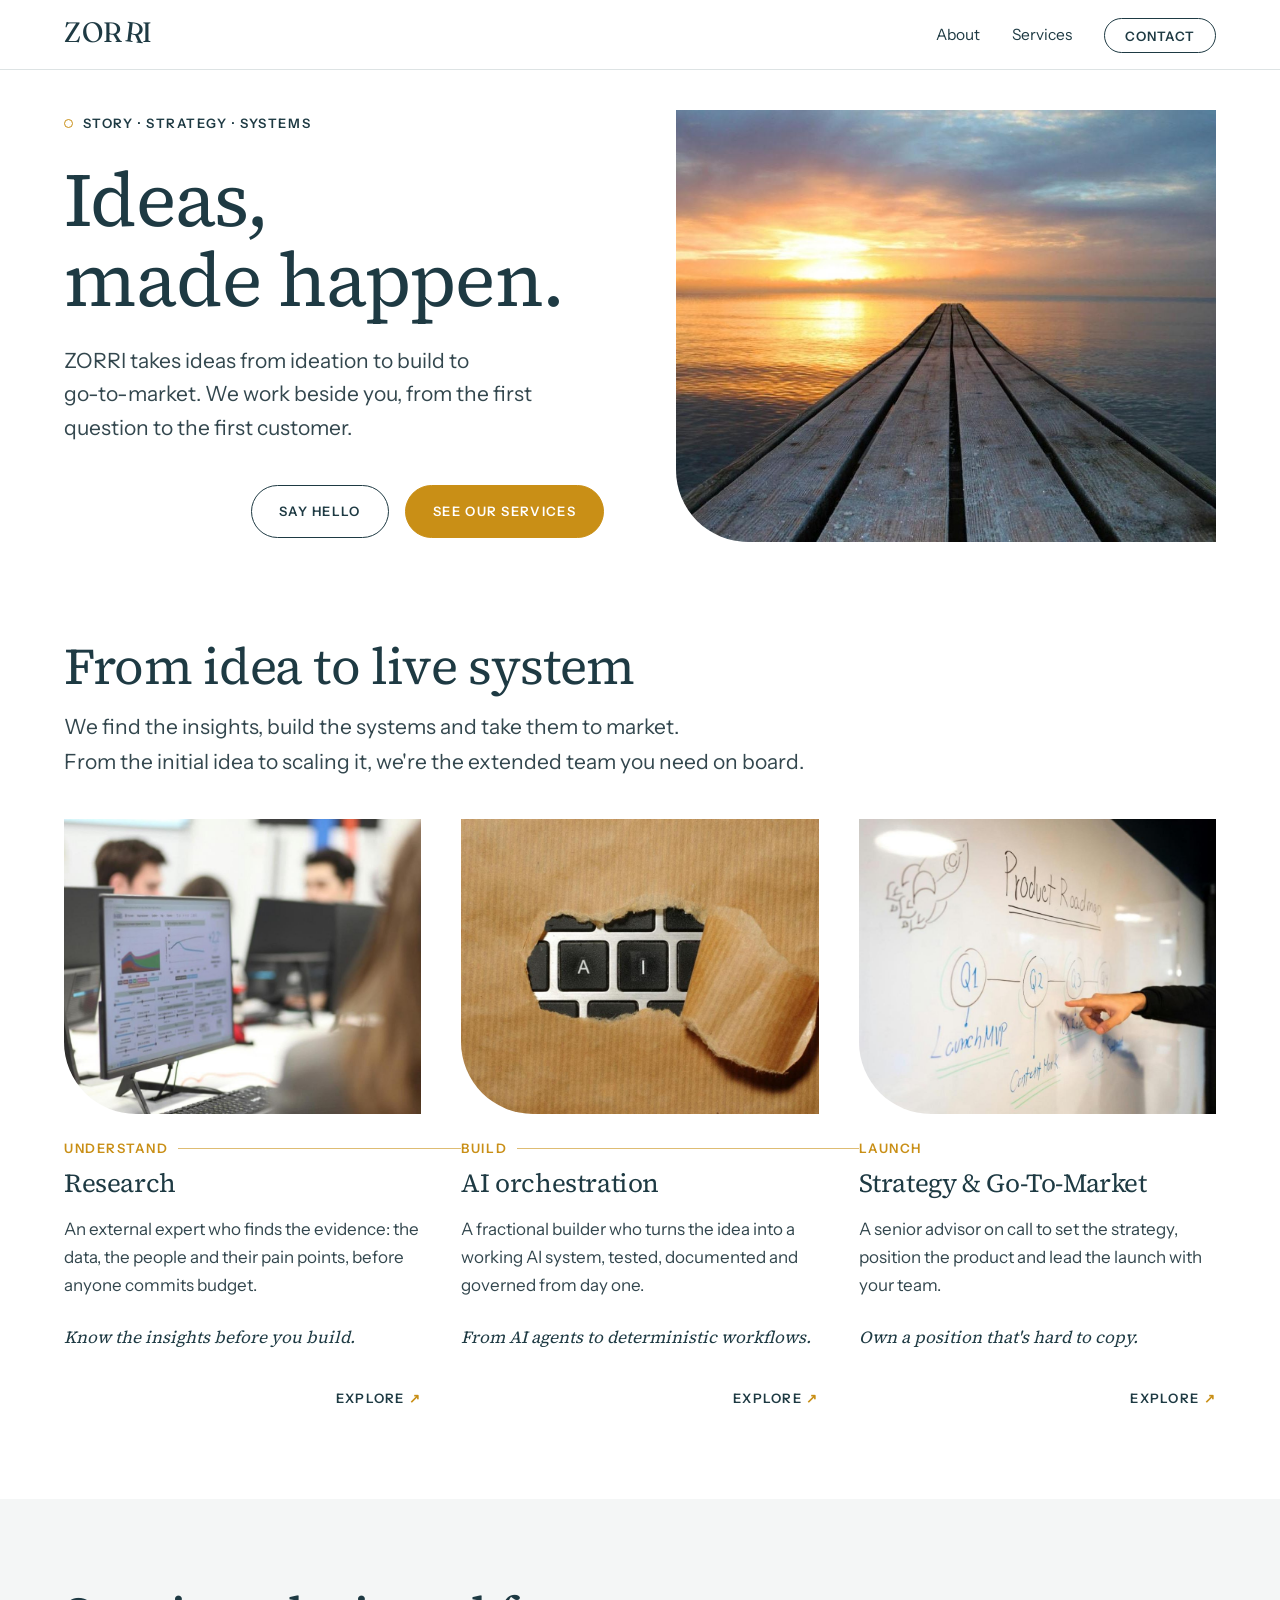
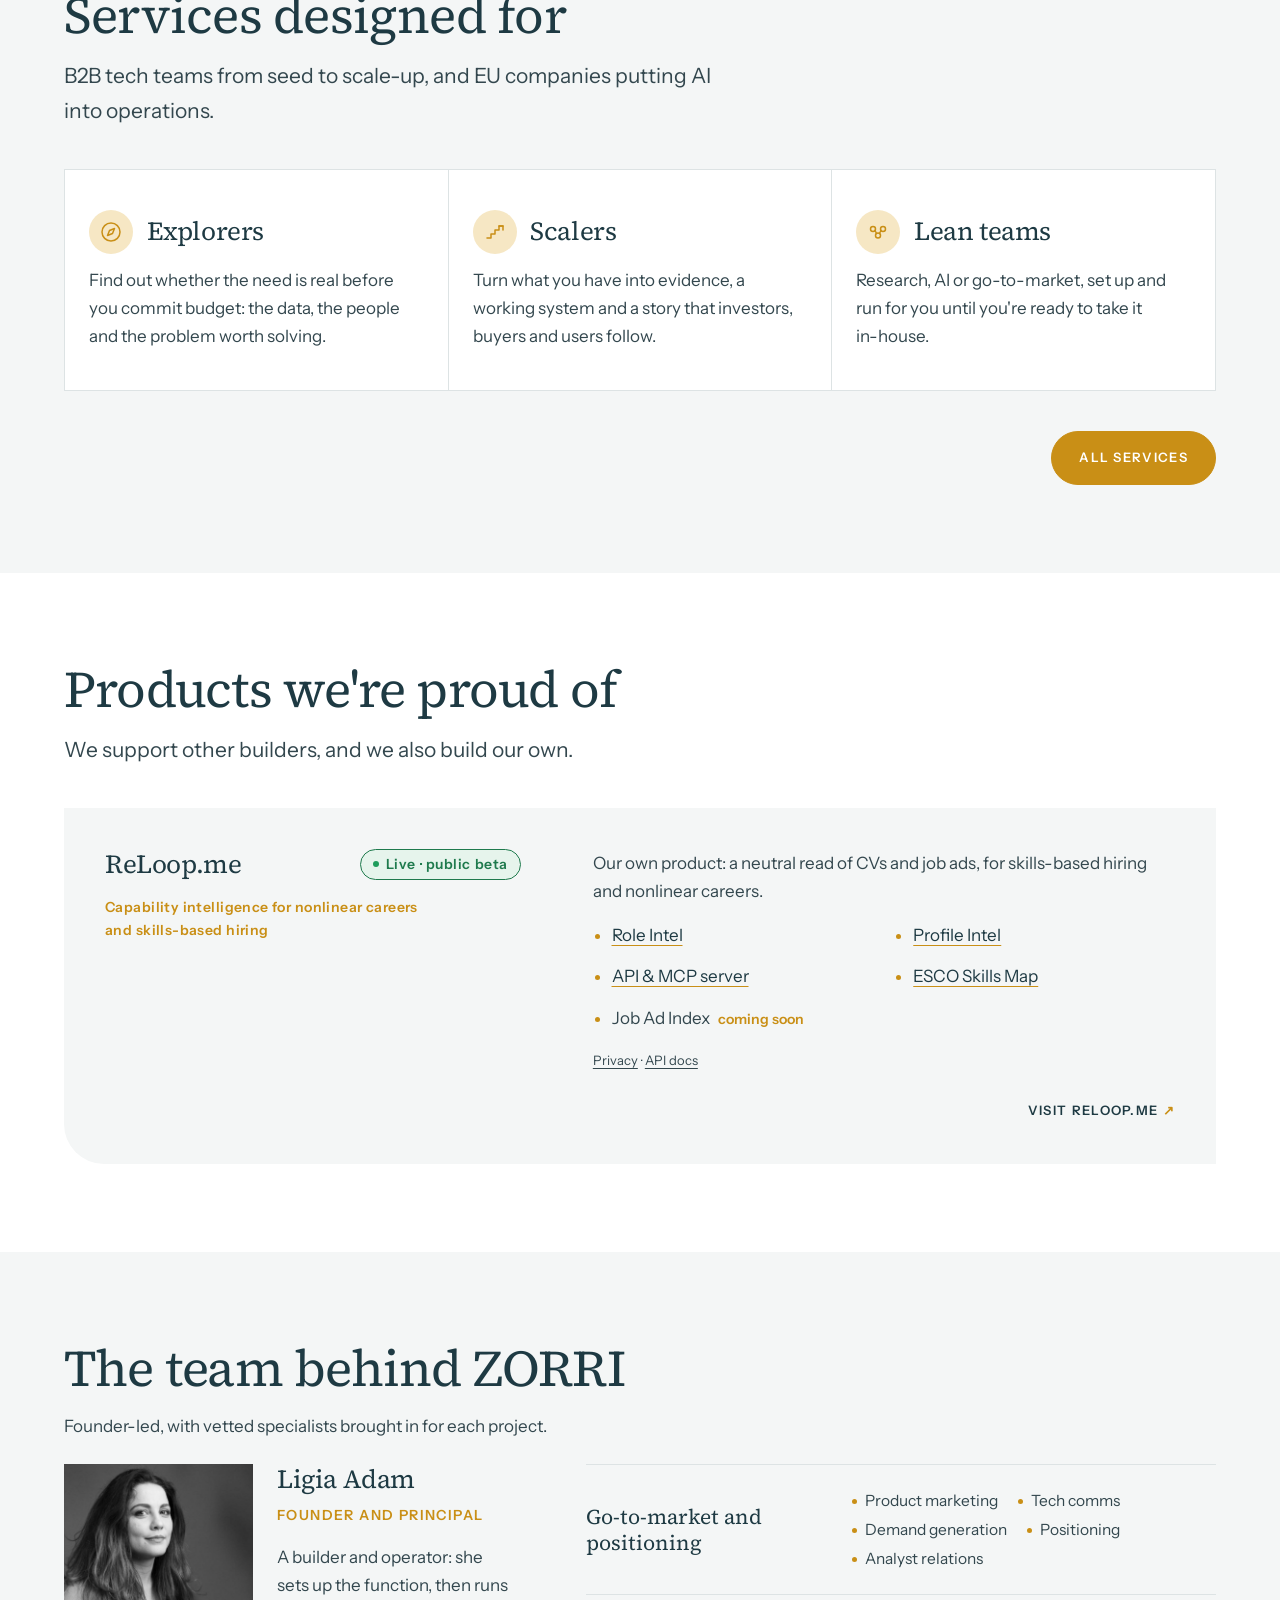
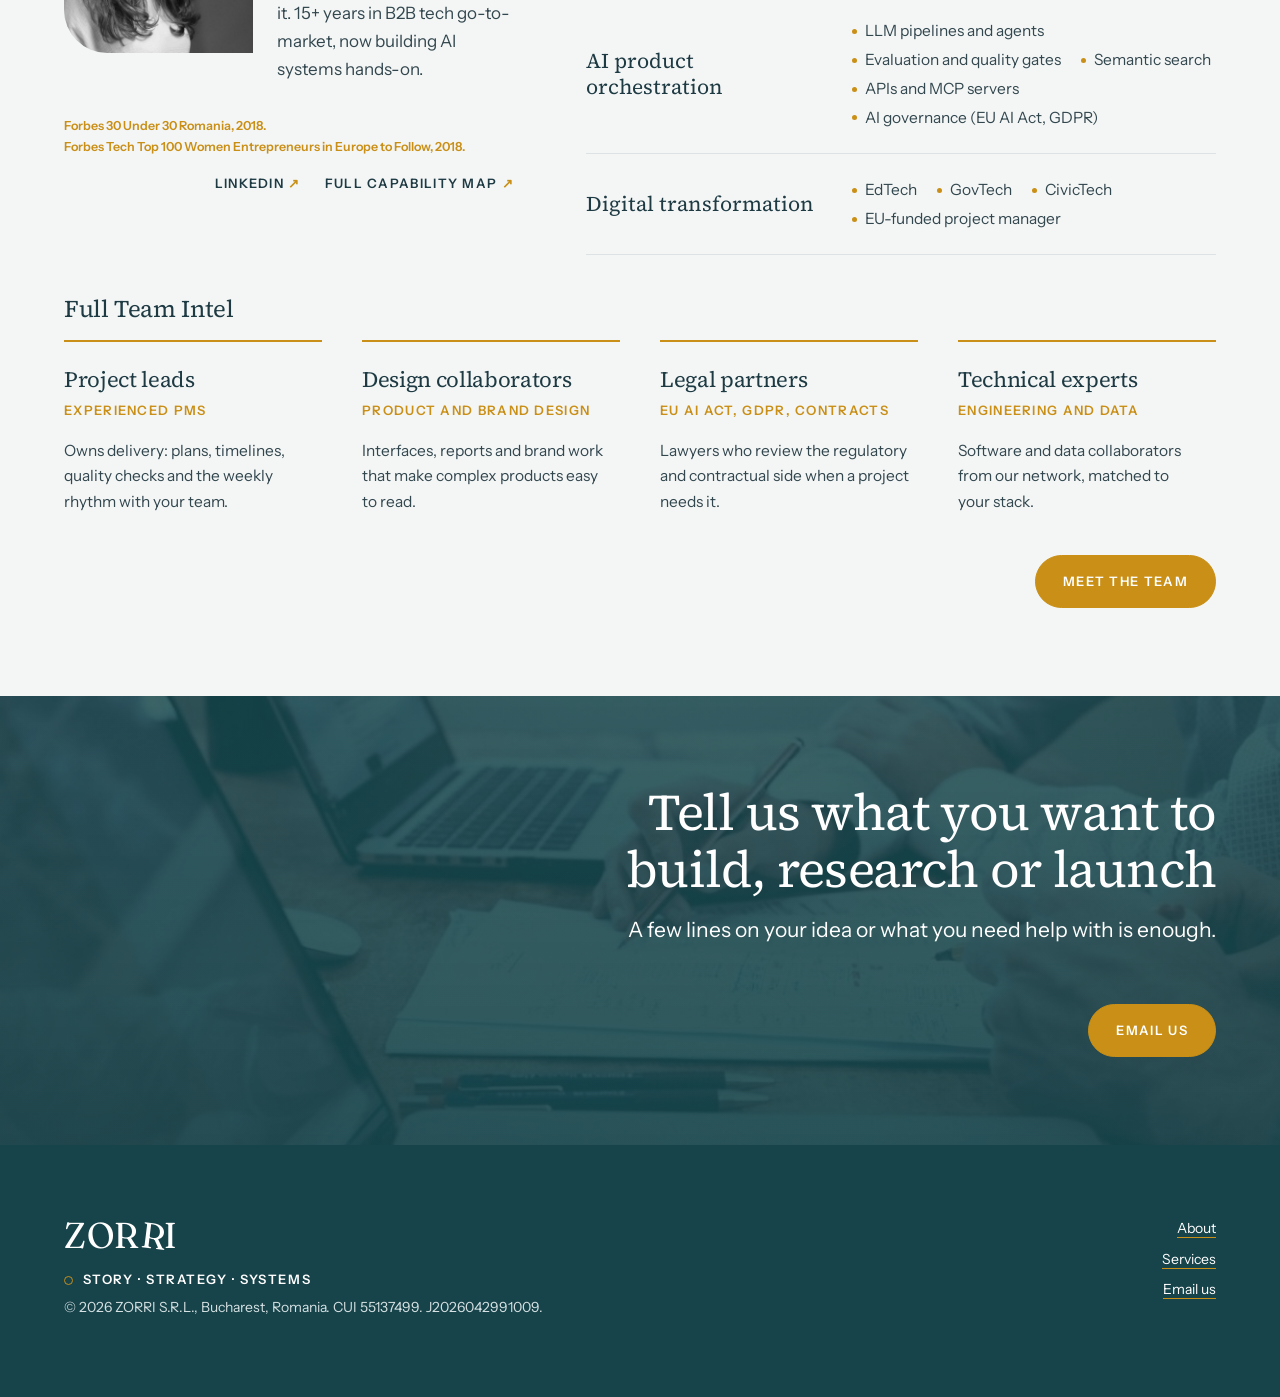
==== commit 5de1311f: "zorri.ro v4.2.0: redesigned Services and About, homepage refinements - Services: four lines, Researc" ====
--- a/index.html
+++ b/index.html
@@ -1,5 +1,5 @@
 <!DOCTYPE html>
-<!-- ZORRI / — VERSION 4.0.0 -->
+<!-- ZORRI / — VERSION 4.2.0 -->
 <html lang="en">
 <head>
 <meta charset="utf-8">
@@ -115,10 +115,11 @@
    "@type": "Person",
    "@id": "https://zorri.ro/about#ligia-adam",
    "name": "Ligia Adam",
-   "jobTitle": "Founder",
+   "jobTitle": "Founder, Company Administrator and Lead",
    "worksFor": {
     "@id": "https://zorri.ro/#org"
    },
+   "description": "Manages and represents ZORRI; senior professional with 15+ years at the intersection of digital technology and communication. ZORRI also operates ReLoop.me, its own capability intelligence product, in public beta.",
    "url": "https://zorri.ro/about",
    "email": "hello@zorri.ro",
    "sameAs": [
@@ -240,26 +241,26 @@
    <li class="practice chip p-research">
     <img class="card-img" src="/assets/img/research.jpg" alt="" width="1176" height="784" loading="lazy">
     <p class="stage">Understand</p>
-    <h3><a href="/research">Research</a></h3>
+    <h3><a href="/services#research">Research</a></h3>
     <p>An external expert who finds the evidence: the data, the people and their pain points, before anyone commits budget.</p>
     <p class="line">Know the insights before you build.</p>
-    <p class="more"><a href="/research" aria-label="Explore Research">Explore</a></p>
+    <p class="more"><a href="/services#research" aria-label="Explore Research">Explore</a></p>
    </li>
    <li class="practice chip p-ai">
     <img class="card-img" src="/assets/img/ai.jpg" alt="" width="1176" height="784" loading="lazy">
     <p class="stage">Build</p>
-    <h3><a href="/ai-systems">AI orchestration</a></h3>
+    <h3><a href="/services#ai-systems">AI orchestration</a></h3>
     <p>A fractional builder who turns the idea into a working AI system, tested, documented and governed from day one.</p>
     <p class="line">From AI agents to deterministic workflows.</p>
-    <p class="more"><a href="/ai-systems" aria-label="Explore AI orchestration">Explore</a></p>
+    <p class="more"><a href="/services#ai-systems" aria-label="Explore AI orchestration">Explore</a></p>
    </li>
    <li class="practice chip p-gtm">
     <img class="card-img" src="/assets/img/gtm.jpg" alt="" width="1176" height="784" loading="lazy">
     <p class="stage">Launch</p>
-    <h3><a href="/go-to-market">Strategy &amp; Go-To-Market</a></h3>
+    <h3><a href="/services#strategy-gtm">Strategy &amp; Go-To-Market</a></h3>
     <p>A senior advisor on call to set the strategy, position the product and lead the launch with your team.</p>
     <p class="line">Own a position that's hard to copy.</p>
-    <p class="more"><a href="/go-to-market" aria-label="Explore Strategy and Go-To-Market">Explore</a></p>
+    <p class="more"><a href="/services#strategy-gtm" aria-label="Explore Strategy and Go-To-Market">Explore</a></p>
    </li>
   </ul>
  </div>
@@ -269,19 +270,19 @@
  <div class="wrap">
   <div class="section-head">
    <h2 id="quick-h">Services designed for</h2>
-   <p>Companies of any size, at any stage, that want senior help to move faster.</p>
+   <p>B2B tech teams from seed to scale-up, and EU companies putting AI into operations.</p>
   </div>
   <ul class="quick">
    <li>
-    <h3>Explorers</h3>
+    <div class="q-head"><span class="q-icon"><svg viewBox="0 0 24 24" aria-hidden="true"><circle cx="12" cy="12" r="9"/><path d="M15.5 8.5l-2 5-5 2 2-5z"/></svg></span><h3>Explorers</h3></div>
     <p>Find out whether the need is real before you commit budget: the data, the people and the problem worth solving.</p>
    </li>
    <li>
-    <h3>Scalers</h3>
+    <div class="q-head"><span class="q-icon"><svg viewBox="0 0 24 24" aria-hidden="true"><path d="M4 18h4v-4h4v-4h4V6h4"/><path d="M16 6h4v4"/></svg></span><h3>Scalers</h3></div>
     <p>Turn what you have into evidence, a working system and a story that investors, buyers and users follow.</p>
    </li>
    <li>
-    <h3>Lean teams</h3>
+    <div class="q-head"><span class="q-icon"><svg viewBox="0 0 24 24" aria-hidden="true"><circle cx="7" cy="9" r="2.5"/><circle cx="17" cy="9" r="2.5"/><circle cx="12" cy="15.5" r="2.5"/><path d="M9 10.5l1.6 3M15 10.5l-1.6 3"/></svg></span><h3>Lean teams</h3></div>
     <p>Research, AI or go-to-market, set up and run for you until you're ready to take it in-house.</p>
    </li>
   </ul>
@@ -297,17 +298,19 @@
   </div>
   <article class="offer chip">
    <div>
-    <div class="prod-head"><h3><a href="https://reloop.me">ReLoop.me</a></h3><strong class="pill">Live</strong></div>
+    <div class="prod-head"><h3><a href="https://reloop.me">ReLoop.me</a></h3><strong class="pill">Live · public beta</strong></div>
     <div class="terms"><span>Capability intelligence for nonlinear careers<br> and skills-based hiring</span></div>
    </div>
    <div>
-    <p><a href="https://reloop.me"><strong>ReLoop.me</strong></a> provides a neutral read of professional capability, in both CVs and job descriptions, to support skills-based hiring and nonlinear careers. It stands for calibrated signal over inflation: what a person can actually do, and what a role actually asks, stated plainly for both sides. The tech is built to hold that line: versioned prompts, repeat-run testing, a fail-closed delivery gate and EU AI Act boundaries written into the design.</p>
+    <p>Our own product: a neutral read of CVs and job ads, for skills-based hiring and nonlinear careers.</p>
     <ul class="prod-list">
-     <li><a href="https://www.reloop.me/role-intel">Role Intel</a> reads a job description</li>
-     <li><a href="https://api.reloop.me/">API &amp; MCP server</a> for platforms</li>
-     <li><a href="https://www.reloop.me/profile-intel">Profile Intel</a> reads a CV</li>
+     <li><a href="https://www.reloop.me/role-intel">Role Intel</a></li>
+     <li><a href="https://www.reloop.me/profile-intel">Profile Intel</a></li>
+     <li><a href="https://api.reloop.me/">API &amp; MCP server</a></li>
+     <li><a href="https://www.reloop.me/esco-skills-map">ESCO Skills Map</a></li>
      <li>Job Ad Index <span class="soon">coming soon</span></li>
     </ul>
+    <p class="prod-legal"><a href="https://www.reloop.me/privacy">Privacy</a> · <a href="https://api.reloop.me/">API docs</a></p>
     <p class="more"><a href="https://reloop.me">Visit ReLoop.me</a></p>
    </div>
   </article>
@@ -319,14 +322,14 @@
   <div class="section-head">
    <h2 id="who-h">The team behind ZORRI</h2>
   </div>
-   <p class="one-row">A founder-led core team of three, plus tech advisors and a network of collaborators.</p>
+   <p class="one-row">Founder-led, with vetted specialists brought in for each project.</p>
   <div class="founder">
    <div>
     <img class="portrait" src="/assets/img/ligia-bw.jpg" alt="Ligia Adam, founder of ZORRI" width="1173" height="784">
     <h3><a href="/about">Ligia Adam</a></h3>
     <p class="role">Founder and principal</p>
-    <p>15+ years in B2B tech go-to-market, now building AI systems hands-on. Leads or coordinates every engagement.</p>
-    <p class="recog">Forbes 30 Under 30 Romania, 2018. Forbes Tech Top 100 Women Entrepreneurs in Europe to Follow, 2018.</p>
+    <p>A builder and operator: she sets up the function, then runs it. 15+ years in B2B tech go-to-market, now building AI systems hands-on.</p>
+    <p class="recog">Forbes 30 Under 30 Romania, 2018.<br> Forbes Tech Top 100 Women Entrepreneurs in Europe to Follow, 2018.</p>
     <p class="more"><a href="https://www.linkedin.com/in/ligiaadam" rel="me noopener" target="_blank">LinkedIn</a><a href="/about">Full capability map</a></p>
    </div>
    <ul class="capmap">
@@ -335,14 +338,14 @@
     <li><strong>Digital transformation</strong><span><ul class="pills"><li>EdTech</li><li>GovTech</li><li>CivicTech</li><li>EU-funded project manager</li></ul></span></li>
    </ul>
   </div>
-  <h3 class="team-sub">Team Intel</h3>
+  <h3 class="team-sub">Full Team Intel</h3>
   <ul class="team">
    <li><h3>Project leads</h3><p class="role">Experienced PMs</p><p>Owns delivery: plans, timelines, quality checks and the weekly rhythm with your team.</p></li>
    <li><h3>Design collaborators</h3><p class="role">Product and brand design</p><p>Interfaces, reports and brand work that make complex products easy to read.</p></li>
    <li><h3>Legal partners</h3><p class="role">EU AI Act, GDPR, contracts</p><p>Lawyers who review the regulatory and contractual side when a project needs it.</p></li>
    <li><h3>Technical experts</h3><p class="role">Engineering and data</p><p>Software and data collaborators from our network, matched to your stack.</p></li>
   </ul>
-  </div>
+  <p class="section-cta"><a class="button button-sun" href="/about">Meet the team</a></p>
  </div>
 </section>
 
@@ -371,8 +374,8 @@
  </div>
 </footer>
 <script>
-(function(){var u="hello",d="zorri"+"."+"ro";document.querySelectorAll("a[data-mail]").forEach(function(a){var s=a.getAttribute("data-mail");a.href="mai"+"lto:"+u+"@"+d+(s?"?subject="+encodeURIComponent(s):"");});})();
+(function(){var d="zorri"+"."+"ro";document.querySelectorAll("a[data-mail]").forEach(function(a){var u=a.getAttribute("data-mail-user")||"hello",s=a.getAttribute("data-mail");a.href="mai"+"lto:"+u+"@"+d+(s?"?subject="+encodeURIComponent(s):"");});})();
 </script>
 </body>
 </html>
-<!-- ZORRI / — VERSION 4.0.0 END -->
+<!-- ZORRI / — VERSION 4.2.0 END -->
--- a/assets/zorri.css
+++ b/assets/zorri.css
@@ -328,3 +328,145 @@
 .section-head { margin-bottom: var(--s4); }
 .contact { padding-top: 88px; padding-bottom: 88px; }
 .hero + .section.block-white { padding-top: var(--s3); }
+
+/* ===== 4.2.0 — Services lines and About ===== */
+.ph-img img[src*="ligia-seated"] { object-position: 50% 18%; }
+.lines-nav { list-style: none; margin: 0; padding: 0; display: grid; grid-template-columns: repeat(4, minmax(0, 1fr)); gap: var(--s3); }
+.lines-nav a { display: flex; flex-direction: column; height: 100%; padding: var(--s3); background: var(--white); border: 1px solid var(--line); border-radius: 0 0 0 28px; text-decoration: none; color: var(--text); transition: border-color .2s ease; }
+.lines-nav a:hover { border-color: var(--ochre); }
+.lines-nav strong { font-family: var(--serif); font-weight: 400; font-size: 1.375rem; line-height: 1.25; color: var(--ink); margin-bottom: var(--s3); }
+.lines-nav .more { margin-top: auto; font-size: var(--t-small); font-weight: 600; letter-spacing: 0.08em; text-transform: uppercase; color: var(--ink); }
+.lines-nav .more::after { content: " ↗"; color: var(--ochre); }
+.line-grid { display: grid; grid-template-columns: minmax(0, 5fr) minmax(0, 7fr); gap: var(--s5); align-items: start; }
+.line-head h2 { margin-bottom: var(--s2); }
+.line-head { position: sticky; top: 96px; }
+.line-meta { font-size: 0.96875rem; margin-top: var(--s2); }
+.line-meta strong { display: block; font-size: 0.8125rem; letter-spacing: 0.1em; text-transform: uppercase; color: var(--ink); margin-bottom: 0.2rem; }
+details.svc { border-top: 1px solid var(--line); }
+details.svc:last-of-type { border-bottom: 1px solid var(--line); }
+details.svc summary { list-style: none; cursor: pointer; padding: var(--s3) 2.5rem var(--s3) 0; position: relative; display: block; }
+details.svc summary::-webkit-details-marker { display: none; }
+details.svc summary::after { content: "+"; position: absolute; right: 0.3rem; top: var(--s3); font-size: 1.5rem; line-height: 1; color: var(--ochre); transition: transform .2s ease; }
+details.svc[open] summary::after { transform: rotate(45deg); }
+.svc-name { display: block; font-family: var(--serif); font-size: 1.3125rem; color: var(--ink); margin-bottom: 0.25rem; }
+.svc-sum { display: block; font-size: 0.96875rem; }
+.svc-body { padding: 0 0 var(--s3); }
+.svc-body dl { display: grid; grid-template-columns: 1fr 1fr; gap: var(--s2); margin: 0 0 var(--s2); }
+.svc-body dt, .svc-h { font-size: 0.8125rem; font-weight: 600; letter-spacing: 0.1em; text-transform: uppercase; color: var(--ochre); margin: 0 0 0.2rem; }
+.svc-body dd { margin: 0; }
+.svc-body ul { margin: 0; padding-left: 1.1rem; }
+.svc-body li { margin-bottom: 0.25rem; }
+.svc-body .section-cta, .line-offers > .section-cta { margin-top: var(--s2); }
+.line-offers > .section-cta { margin-top: var(--s4); }
+.quick li .stage, .lines-nav .stage { margin-bottom: var(--s2); }
+.featured h3 a { color: var(--ink); text-decoration: none; }
+.featured .label { margin-top: auto; padding-top: var(--s2); color: var(--ochre); font-weight: 600; font-size: var(--t-small); }
+.steps3 { list-style: none; margin: 0; padding: 0; display: grid; grid-template-columns: repeat(3, minmax(0, 1fr)); gap: var(--s4); }
+.steps3 li { border-top: 2px solid var(--ochre); padding-top: var(--s3); }
+.steps3 strong { display: block; font-family: var(--serif); font-weight: 400; font-size: 1.3125rem; color: var(--ink); margin-bottom: 0.3rem; }
+.gaps, .beliefs { list-style: none; margin: 0; padding: 0; }
+.gaps li, .beliefs li { font-family: var(--serif); font-size: 1.3125rem; line-height: 1.4; color: var(--ink); padding: var(--s2) 0; border-bottom: 1px solid var(--line); }
+.gaps li:first-child, .beliefs li:first-child { border-top: 1px solid var(--line); }
+.beliefs { max-width: 52rem; }
+.beliefs li::before, .gaps li::before { content: ""; display: inline-block; width: 6px; height: 6px; border-radius: 50%; background: var(--ochre); margin-right: 0.8rem; vertical-align: middle; position: relative; top: -2px; }
+.section:has(#how-h) .team { grid-template-columns: repeat(5, minmax(0, 1fr)); margin-top: var(--s4); }
+.founder-links { display: flex; justify-content: flex-end; gap: var(--s3); }
+.founder-links a { font-size: var(--t-small); font-weight: 600; letter-spacing: 0.08em; text-transform: uppercase; color: var(--ink); text-decoration: none; }
+.founder-links a::after { content: " ↗"; color: var(--ochre); }
+.section:has(#founder-h) .section-head { max-width: 52rem; }
+.section:has(#founder-h) .covers { margin-top: 0; }
+@media (max-width: 62rem) {
+  .lines-nav { grid-template-columns: repeat(2, minmax(0, 1fr)); }
+  .line-grid { grid-template-columns: 1fr; gap: var(--s4); }
+  .line-head { position: static; }
+  .section:has(#how-h) .team { grid-template-columns: repeat(2, minmax(0, 1fr)); }
+}
+@media (max-width: 40rem) {
+  .lines-nav, .steps3, .section:has(#how-h) .team, .svc-body dl { grid-template-columns: 1fr; }
+}
+a.more { display: inline; margin: 0; font-size: 0.8125rem; font-weight: 600; letter-spacing: 0.1em; text-transform: uppercase; text-decoration: none; color: var(--ink); }
+a.more::after { content: " ↗"; color: var(--ochre); }
+a.more:hover { color: var(--ochre); }
+.featured { grid-template-columns: repeat(4, minmax(0, 1fr)); }
+.timeline { list-style: none; margin: 0; padding: 0; border-top: 1px solid var(--line); }
+.timeline li { display: grid; grid-template-columns: minmax(0, 5fr) minmax(0, 7fr); gap: var(--s4); padding: var(--s2) 0; border-bottom: 1px solid var(--line); align-items: baseline; }
+.timeline strong { font-family: var(--serif); font-weight: 400; font-size: 1.1875rem; color: var(--ink); }
+.timeline span { font-size: 0.96875rem; }
+@media (max-width: 62rem) { .featured { grid-template-columns: repeat(2, minmax(0, 1fr)); } }
+@media (max-width: 40rem) { .featured, .timeline li { grid-template-columns: 1fr; gap: 0.2rem; } }
+.founder .recog { clear: both; padding-top: var(--s2); margin-top: 0; }
+.founder .recog { font-size: 0.8125rem; letter-spacing: 0; line-height: 1.7; }
+.founder .recog { font-size: 0.78rem; white-space: nowrap; }
+@media (max-width: 40rem) { .founder .recog { white-space: normal; } }
+.bridges li { display: grid; grid-template-columns: minmax(0, 1fr) auto minmax(0, 1fr); gap: var(--s2); align-items: baseline; }
+.bridges li::before { content: none; }
+.bridges .from { color: var(--text); font-family: var(--sans); font-size: 1rem; }
+.bridges .to { grid-column: 3; }
+.bridges li::after { content: "→"; grid-column: 2; grid-row: 1; color: var(--ochre); font-family: var(--sans); }
+.sleeves { font-size: 0.8125rem; font-weight: 600; letter-spacing: 0.1em; text-transform: uppercase; color: var(--ochre); margin: 0 0 var(--s2); }
+.timeline.narrow, .section-cta.narrow { max-width: 52rem; }
+.founder-about { grid-template-columns: minmax(0, 5fr) minmax(0, 6fr); }
+.founder-about .recog { font-size: 0.8125rem; }
+.timeline.compact li { grid-template-columns: minmax(0, 1fr) minmax(0, 1fr); gap: var(--s2); padding: 0.7rem 0; }
+.timeline.compact strong { font-size: 1.0625rem; }
+.timeline.compact span { font-size: 0.9375rem; }
+.timeline.compact li { grid-template-columns: minmax(0, 2fr) minmax(0, 3fr); }
+.founder-about { grid-template-columns: minmax(0, 5fr) minmax(0, 7fr); }
+/* 4.2.0 about team */
+.founder-about h2{margin-bottom:1.25rem}
+.founder-about .layers-label{margin-top:2.5rem}
+.believe-grid{display:grid;grid-template-columns:7fr 5fr;gap:4rem;align-items:start}
+.believe-grid .proof{padding-top:1.25rem}
+.believe-grid .proof h3{font-size:1.6rem;margin:.5rem 0 1rem}
+@media (max-width:860px){.believe-grid{grid-template-columns:1fr;gap:2.5rem}}
+h1.one-line{white-space:nowrap}
+@media (max-width:560px){h1.one-line{white-space:normal}}
+.fn-list{list-style:none;padding:0;margin:0;border-top:1px solid var(--line)}
+.fn-list li{font-family:var(--serif);font-size:1.125rem;padding:.8rem 0;border-bottom:1px solid var(--line)}
+/* 4.2.0 service clouds */
+.cloud{list-style:none;margin:0;padding:.5rem 0 0;display:flex;flex-wrap:wrap;align-items:baseline;gap:.4rem 1.6rem;line-height:1.25}
+.cloud li{position:relative;padding-left:.9rem;font-family:var(--serif);color:var(--ink)}
+.cloud li::before{content:"";position:absolute;left:0;top:.55em;width:.38rem;height:.38rem;border-radius:50%;background:var(--ochre)}
+.cloud .w1{font-size:1.05rem;color:var(--text)}
+.cloud .w2{font-size:1.4rem}
+.cloud .w3{font-size:1.85rem}
+.cloud li:nth-child(3n+2){margin-top:.4rem}
+.capmap.caen li{padding-top:.65rem;padding-bottom:.65rem}
+.capmap.caen strong{font-size:1.05rem}
+.capmap.portfolio{margin-top:var(--s4)}
+.capmap.portfolio .ex{display:block;margin-top:.45rem;font-style:normal;font-size:.875rem;color:var(--ochre)}
+/* 4.2.0 believe section polish */
+.believe-grid{grid-template-columns:7fr 5fr;gap:5rem;align-items:center}
+.believe-grid .section-head{margin-bottom:var(--s3)}
+.believe-grid .beliefs{max-width:none}
+.believe-grid .beliefs li{font-size:1.375rem;padding:1.05rem 0 1.05rem 1.6rem;position:relative}
+.believe-grid .beliefs li::before{position:absolute;left:0;top:1.62rem;margin:0}
+.believe-grid .proof{background:var(--ochre-soft);border-radius:0 0 0 var(--corner);padding:2.5rem 2.5rem 2rem;margin:0}
+.believe-grid .proof-label{font-size:.75rem;font-weight:600;letter-spacing:.12em;text-transform:uppercase;color:var(--ink);margin:0 0 1rem}
+.believe-grid .proof h3{font-size:1.85rem;line-height:1.2;margin:0 0 1rem}
+.believe-grid .proof p{font-size:1rem}
+.believe-grid .proof .section-cta{margin-top:1.5rem}
+@media (max-width:860px){.believe-grid{grid-template-columns:1fr;gap:2.5rem}.believe-grid .proof{padding:2rem 1.5rem}}
+/* 4.2.0 tight service lists */
+.cloud{display:grid;grid-template-columns:1fr 1fr;gap:0 2.5rem;padding:0;border-top:1px solid var(--line)}
+.cloud li,.cloud .w1,.cloud .w2,.cloud .w3{font-size:1.125rem;color:var(--ink);margin:0;padding:.85rem 0 .85rem 1.1rem;border-bottom:1px solid var(--line)}
+.cloud li:nth-child(3n+2){margin-top:0}
+.cloud li::before{top:1.38rem}
+@media (max-width:640px){.cloud{grid-template-columns:1fr}}
+.capmap.portfolio .ex a{color:inherit;text-decoration:underline;text-underline-offset:3px}
+.prod-head .pill{color:#1f7a4d;border-color:#1f7a4d;background:#e6f4ec}
+.prod-head .pill::before{content:"";display:inline-block;width:6px;height:6px;border-radius:50%;background:#1f9d5c;margin-right:.4rem;vertical-align:middle;position:relative;top:-1px}
+.q-icon{display:inline-flex;align-items:center;justify-content:center;width:3.25rem;height:3.25rem;border-radius:50%;background:var(--ochre-soft);margin-bottom:1rem}
+.q-icon svg{width:1.6rem;height:1.6rem;fill:none;stroke:var(--ochre);stroke-width:1.6;stroke-linecap:round;stroke-linejoin:round}
+.quick .q-icon{width:3.5rem;height:3.5rem}
+.quick .q-icon svg{width:1.9rem !important;height:1.9rem !important;stroke-width:1.5}
+.team-portrait{display:block;width:100%;aspect-ratio:16/9;object-fit:cover;object-position:50% 22%;border-radius:0 0 0 var(--corner);margin:0 0 2rem}
+.q-head{display:flex;align-items:center;gap:.85rem;margin-bottom:.75rem}
+.q-head .q-icon,.quick .q-head .q-icon{margin:0;width:2.75rem;height:2.75rem;flex:0 0 auto}
+.quick .q-head .q-icon svg{width:1.5rem !important;height:1.5rem !important}
+.q-head h3{margin:0}
+.founder-about.team-swap{grid-template-columns:7fr 5fr}
+.team-swap #team-h{white-space:nowrap}
+@media (max-width:860px){.founder-about.team-swap{grid-template-columns:1fr}.team-swap #team-h{white-space:normal}}
+.prod-legal{font-size:.8125rem;color:var(--text);margin-top:.75rem}
+.prod-legal a{color:inherit;text-decoration:underline;text-underline-offset:3px}
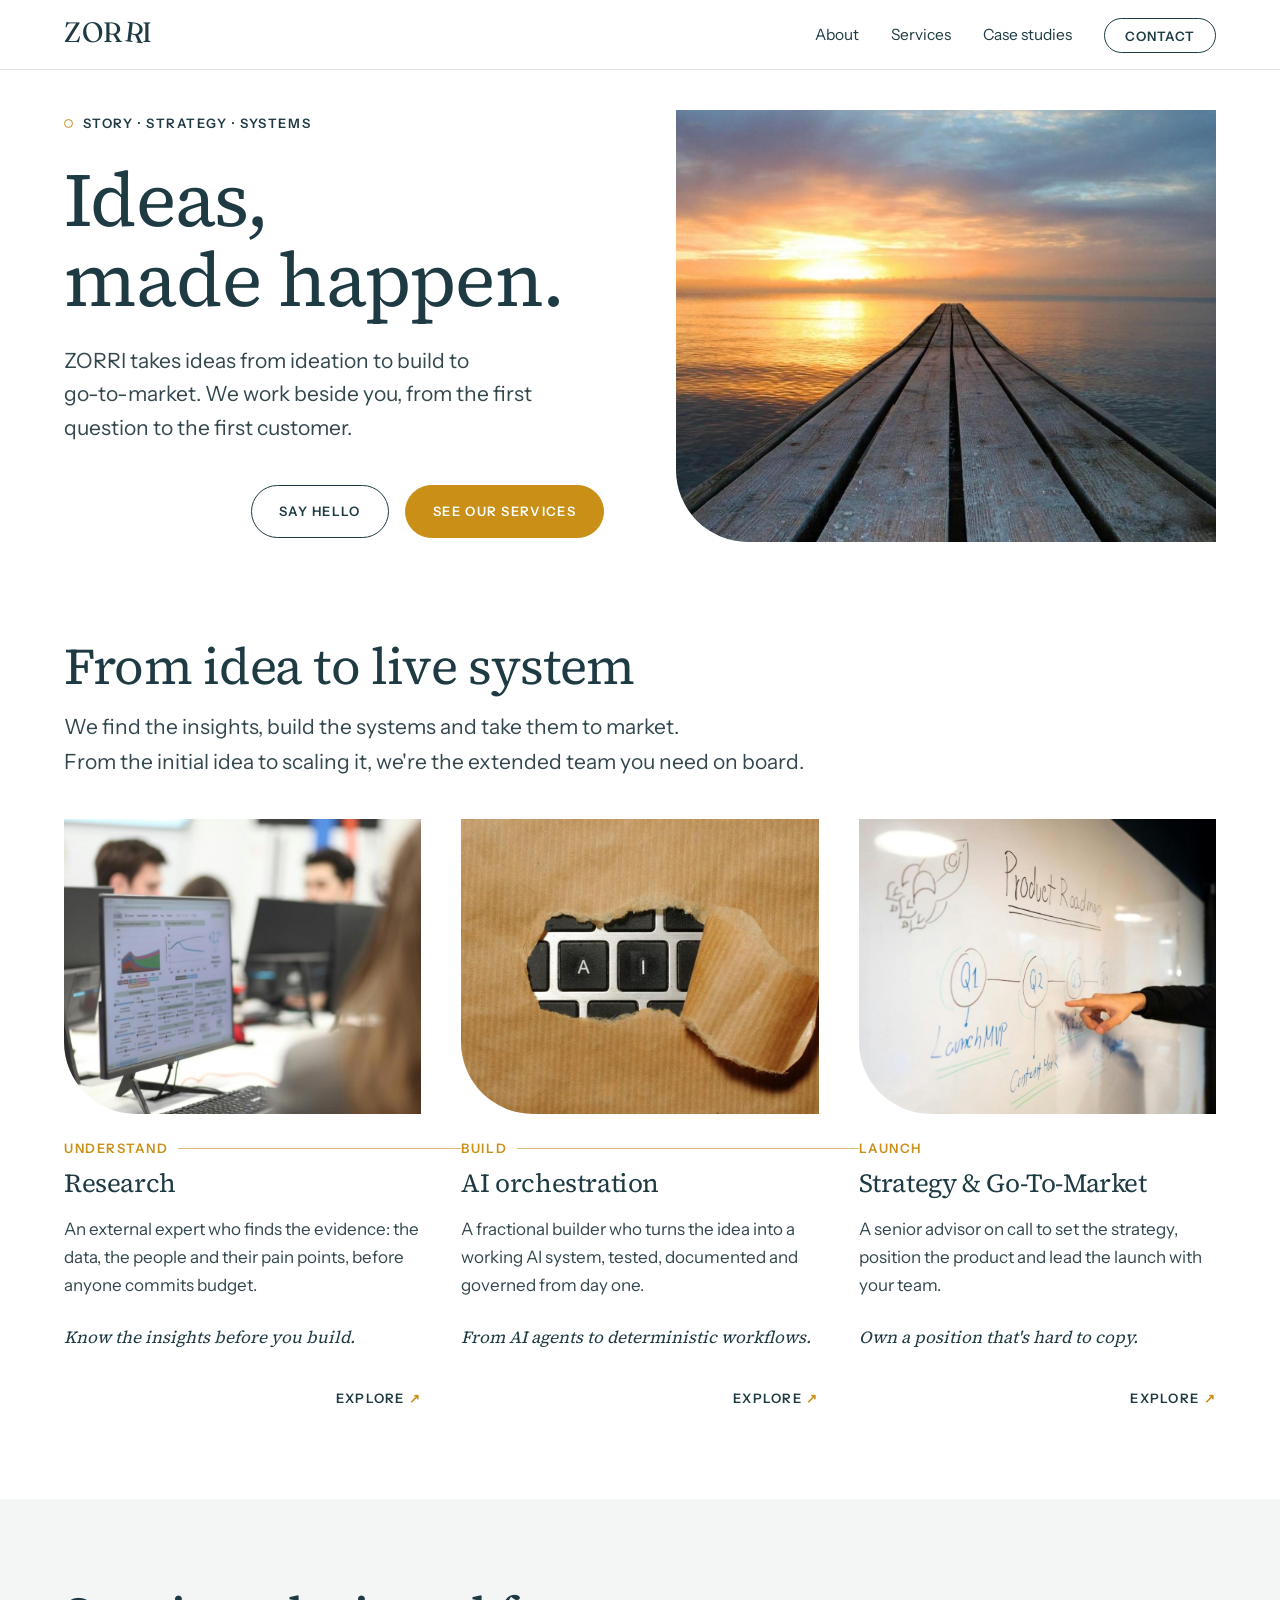
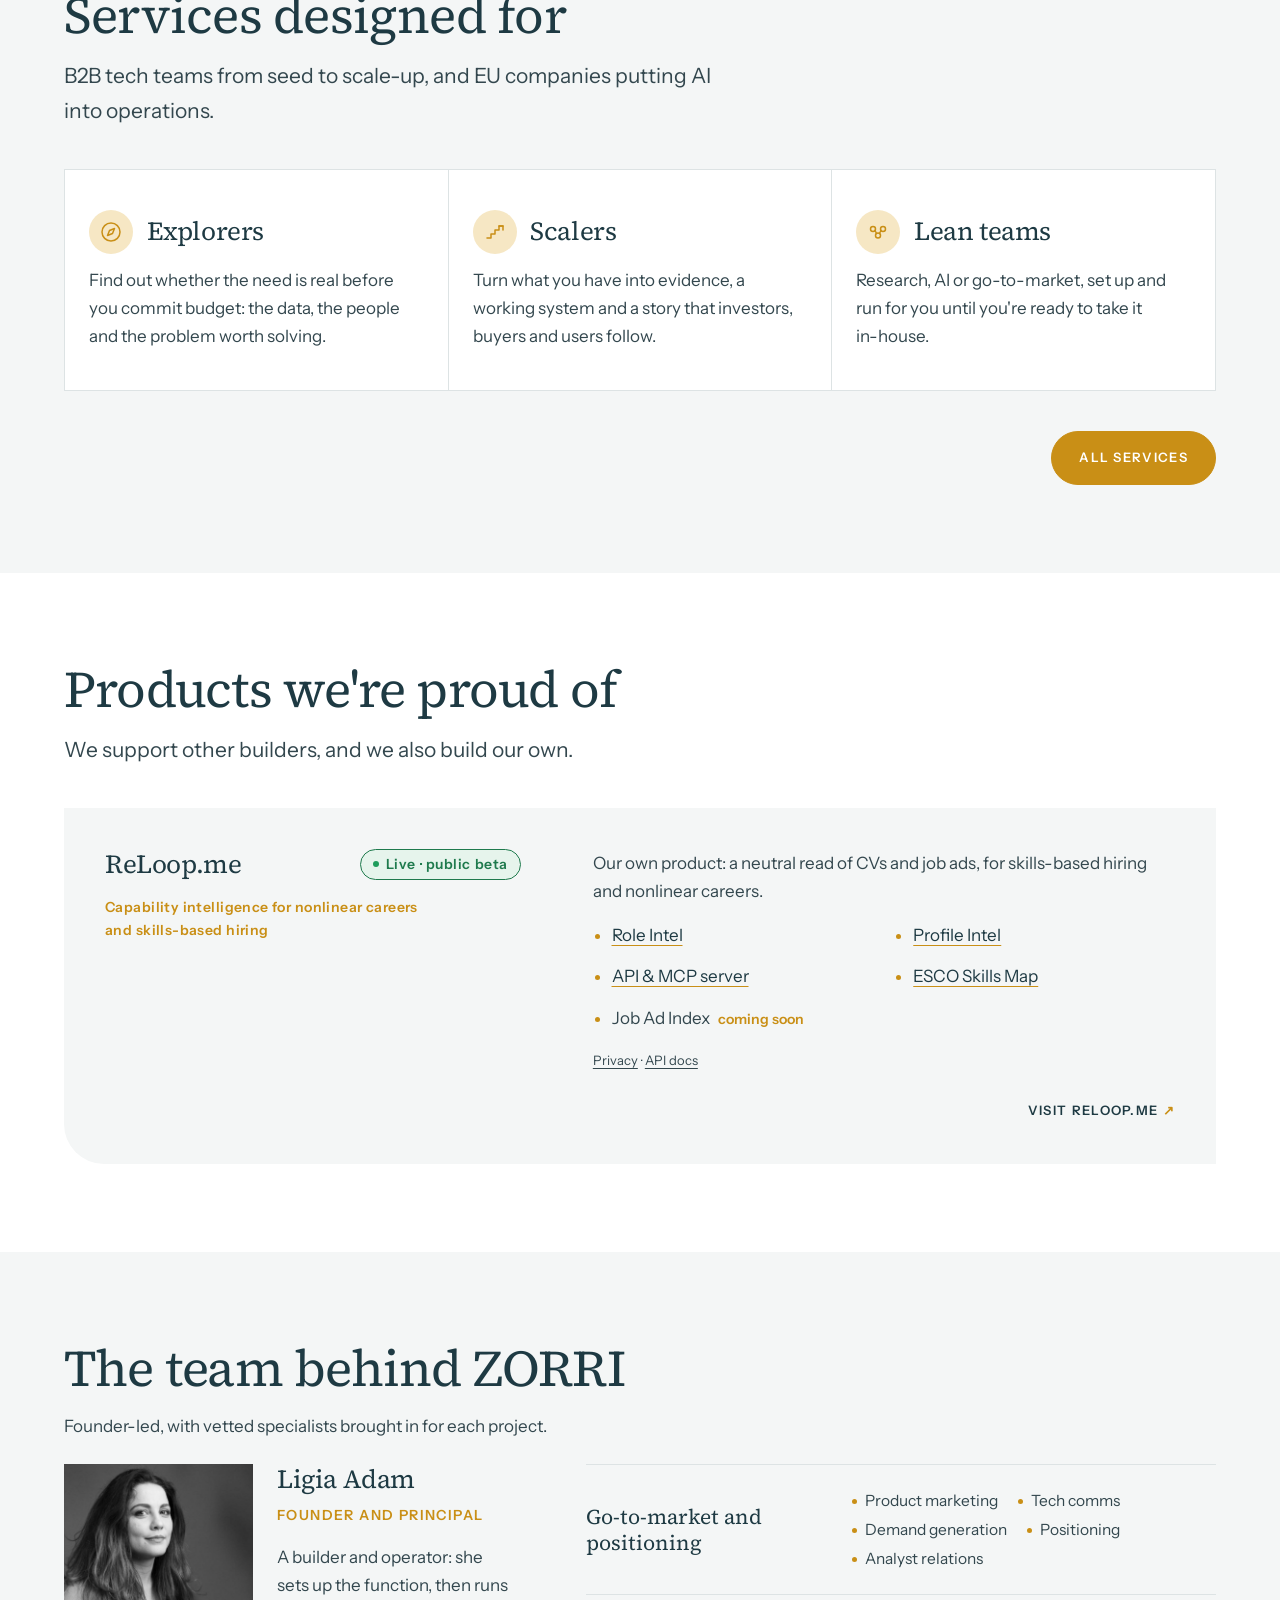
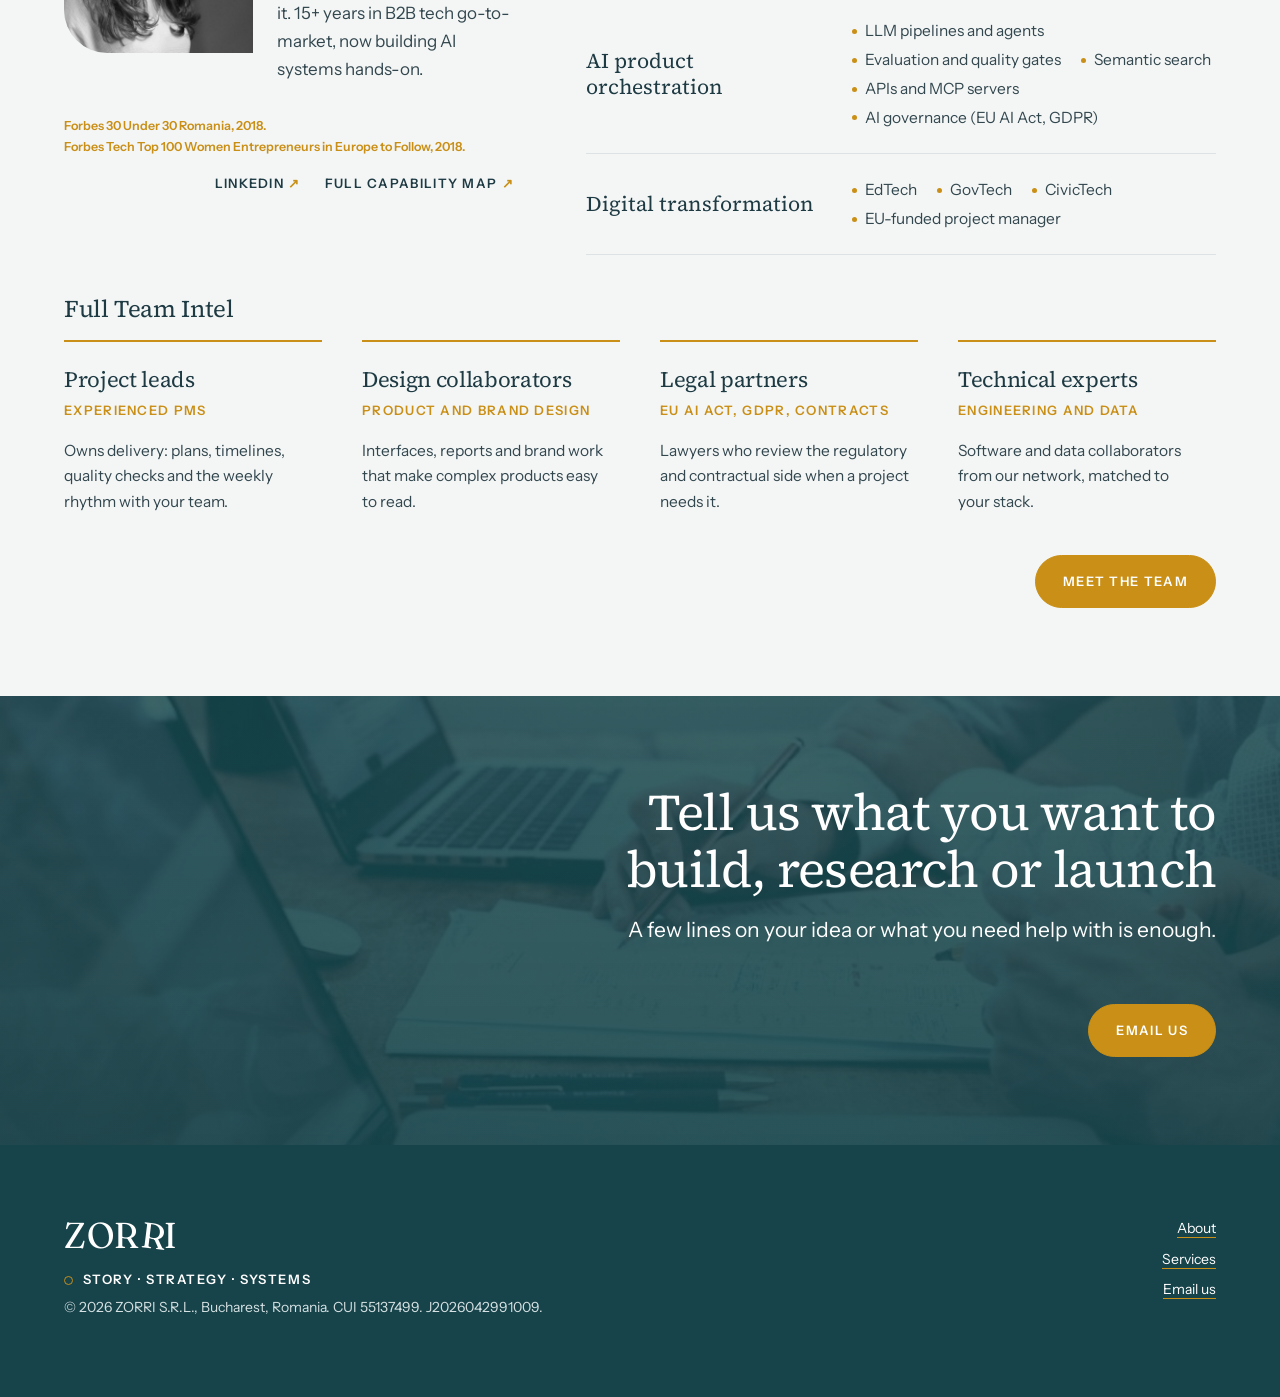
==== commit d25801f2: "Add case studies section: AI quality control for ReLoop.me (v1.0.0) - New /case-studies/ index and /" ====
--- a/index.html
+++ b/index.html
@@ -1,5 +1,6 @@
 <!DOCTYPE html>
-<!-- ZORRI / — VERSION 4.2.0 -->
+<!-- ZORRI / — VERSION 4.3.0 -->
+<!-- 4.3.0 (2026-11-23): added "Case studies" to the main nav. Everything else unchanged from 4.2.0. -->
 <html lang="en">
 <head>
 <meta charset="utf-8">
@@ -215,7 +216,7 @@
 <header class="site-header">
  <div class="wrap">
   <a class="brand" href="/" aria-label="ZORRI home"><span class="wm">ZOR<span class="tilt">R</span>I</span></a>
-  <nav class="site-nav" aria-label="Main"><ul><li><a href="/about">About</a></li><li><a href="/services">Services</a></li><li><a href="/#contact">Contact</a></li></ul></nav>
+  <nav class="site-nav" aria-label="Main"><ul><li><a href="/about">About</a></li><li><a href="/services">Services</a></li><li><a href="/case-studies/">Case studies</a></li><li><a href="/#contact">Contact</a></li></ul></nav>
  </div>
 </header>
 <main id="main">
@@ -378,4 +379,4 @@
 </script>
 </body>
 </html>
-<!-- ZORRI / — VERSION 4.2.0 END -->
+<!-- ZORRI / — VERSION 4.3.0 END -->
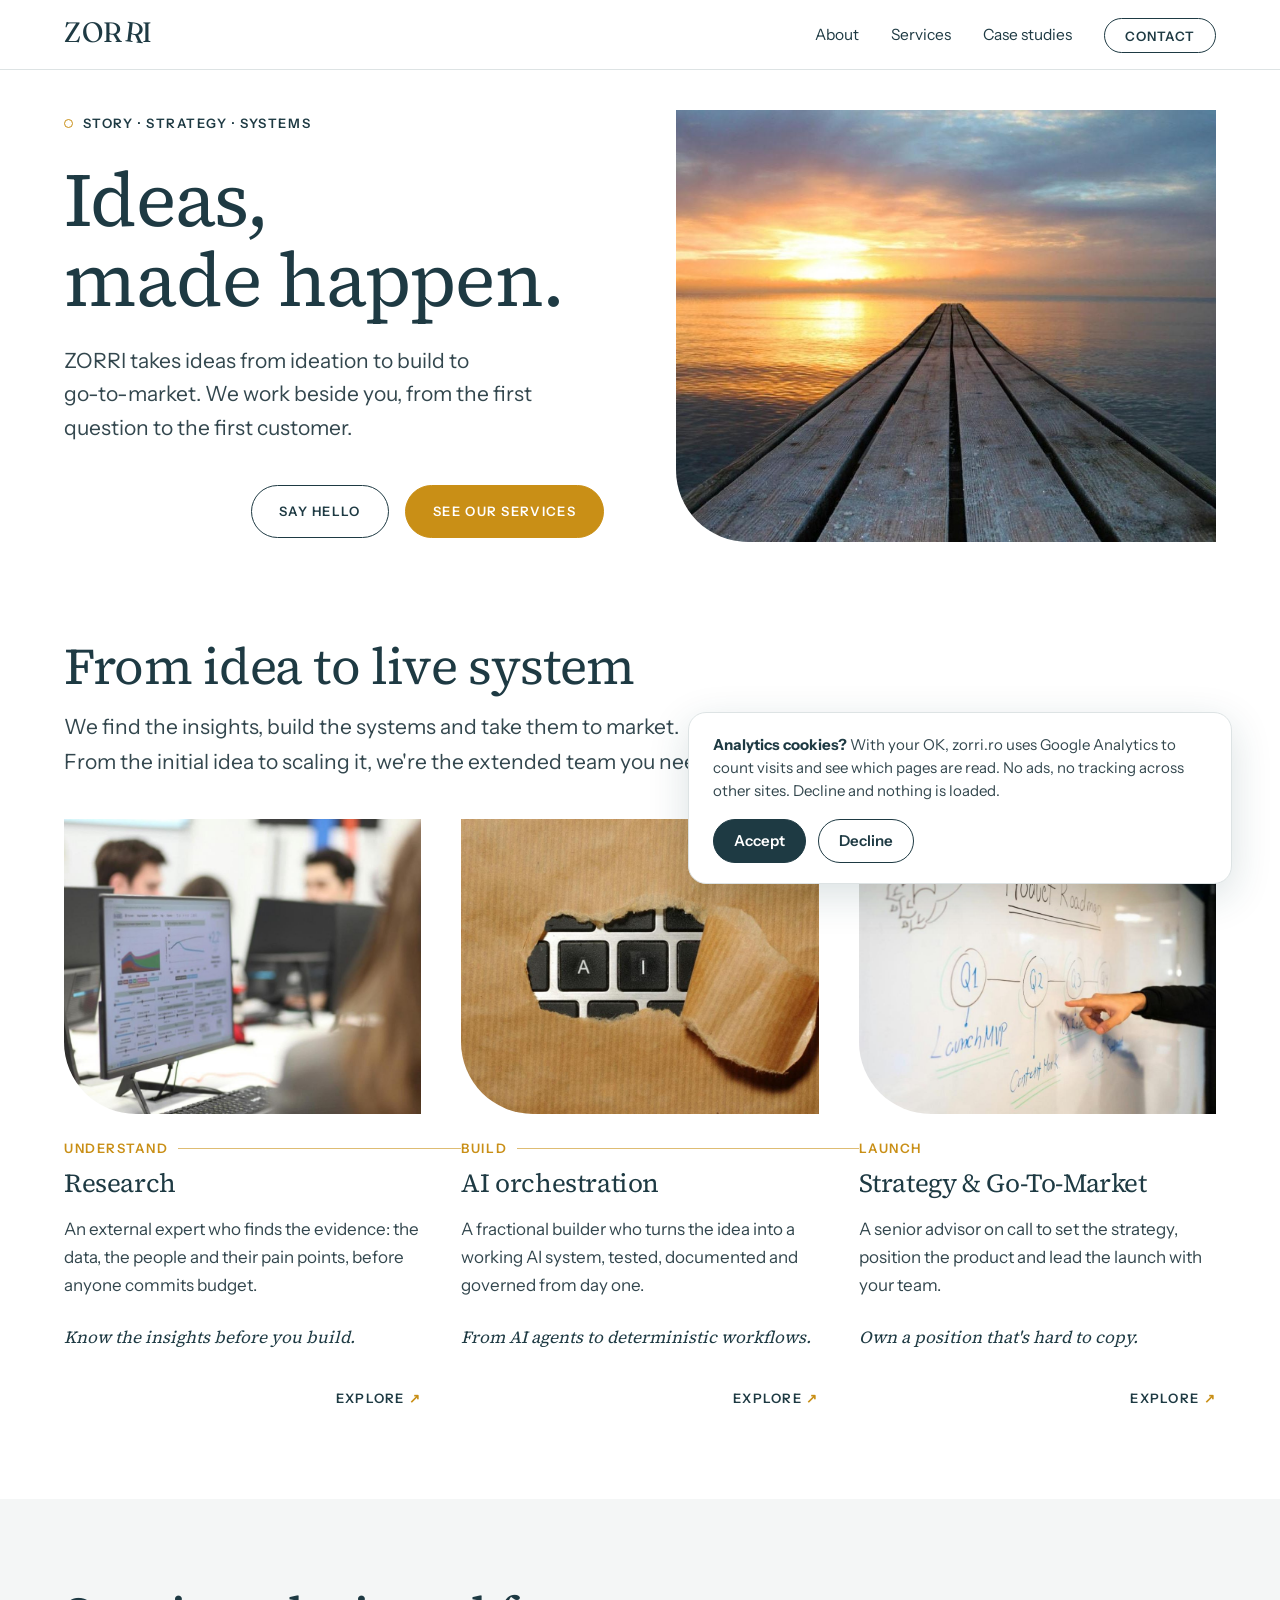
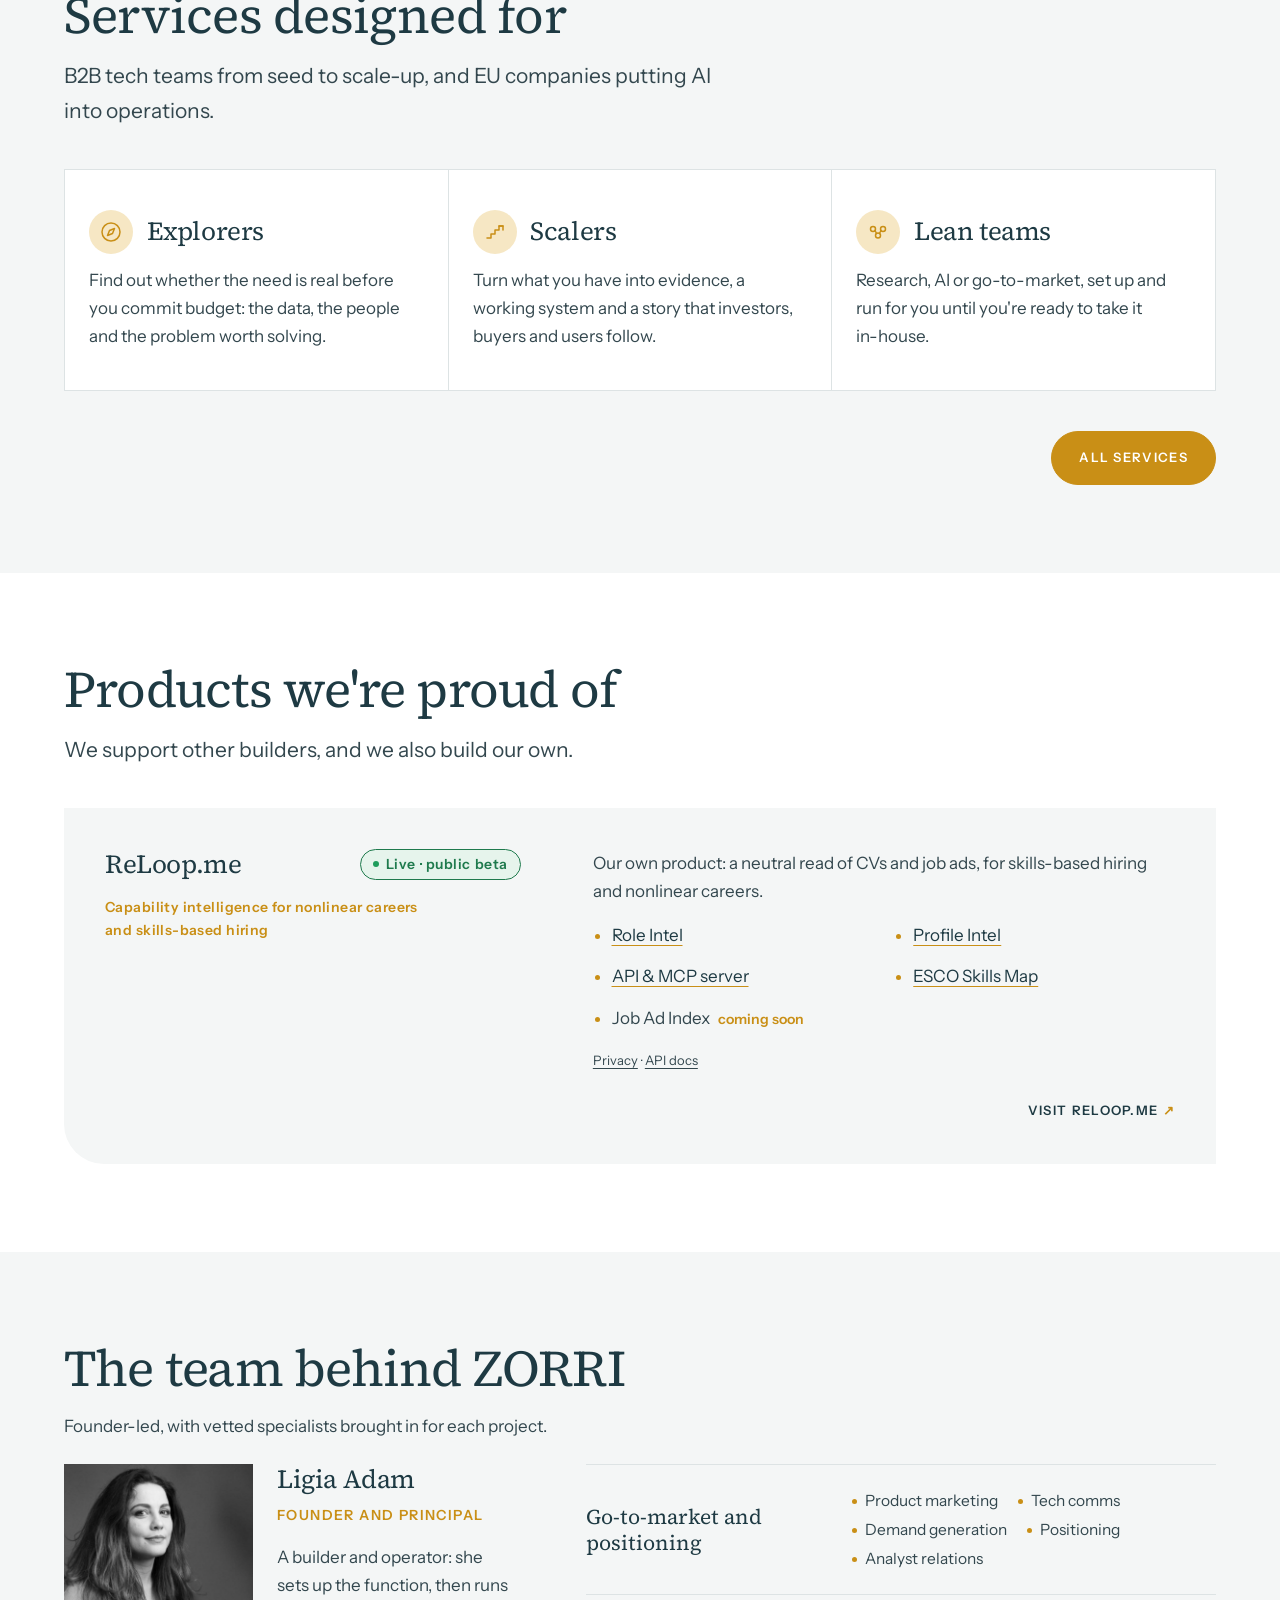
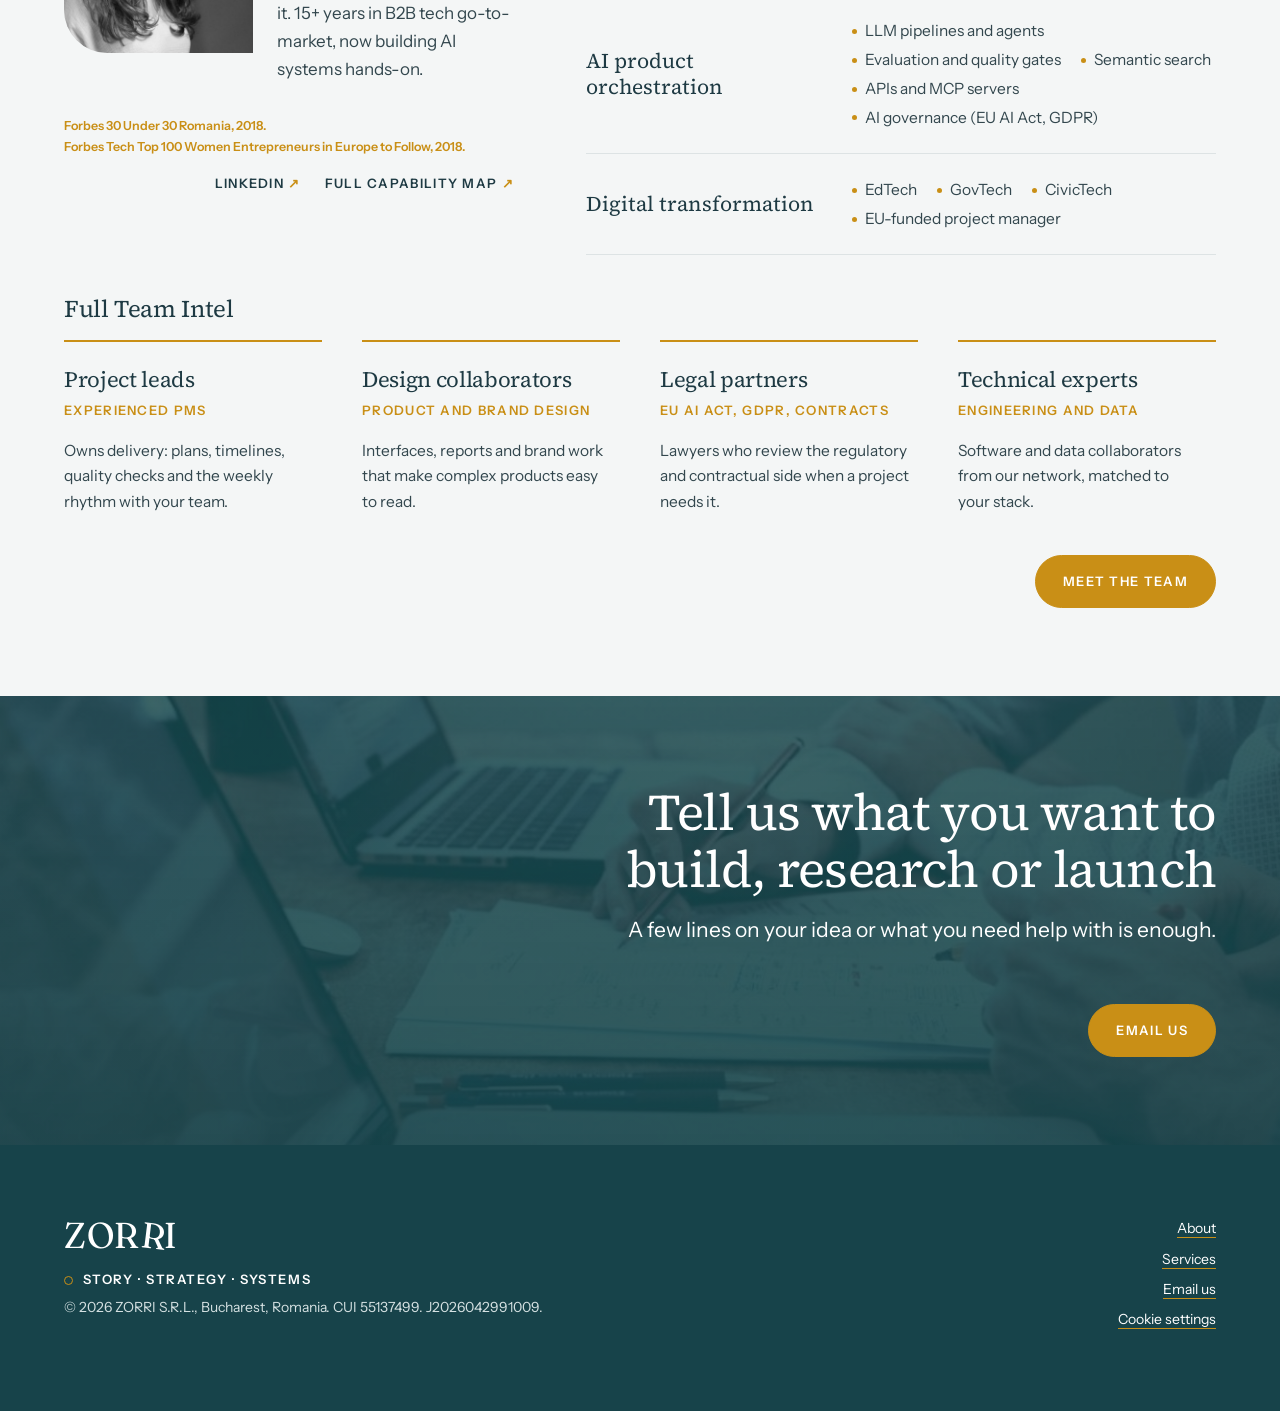
==== commit b70c33f7: "Google Analytics G-HQ5BXEPBLE behind consent banner (consent.js 1.0.0); all pages bumped Co-Authored" ====
--- a/index.html
+++ b/index.html
@@ -1,5 +1,6 @@
 <!DOCTYPE html>
-<!-- ZORRI / — VERSION 4.3.0 -->
+<!-- ZORRI / — VERSION 4.4.0 -->
+<!-- 4.4.0 (2026-11-25): Google Analytics (G-HQ5BXEPBLE) behind a consent banner via /assets/consent.js 1.0.0; nothing loads before Accept. Everything else unchanged from 4.3.0. -->
 <!-- 4.3.0 (2026-11-23): added "Case studies" to the main nav. Everything else unchanged from 4.2.0. -->
 <html lang="en">
 <head>
@@ -210,6 +211,7 @@
  ]
 }
 </script>
+<script src="/assets/consent.js" defer></script>
 </head>
 <body>
 <a class="skip" href="#main">Skip to content</a>
@@ -379,4 +381,4 @@
 </script>
 </body>
 </html>
-<!-- ZORRI / — VERSION 4.3.0 END -->
+<!-- ZORRI / — VERSION 4.4.0 END -->
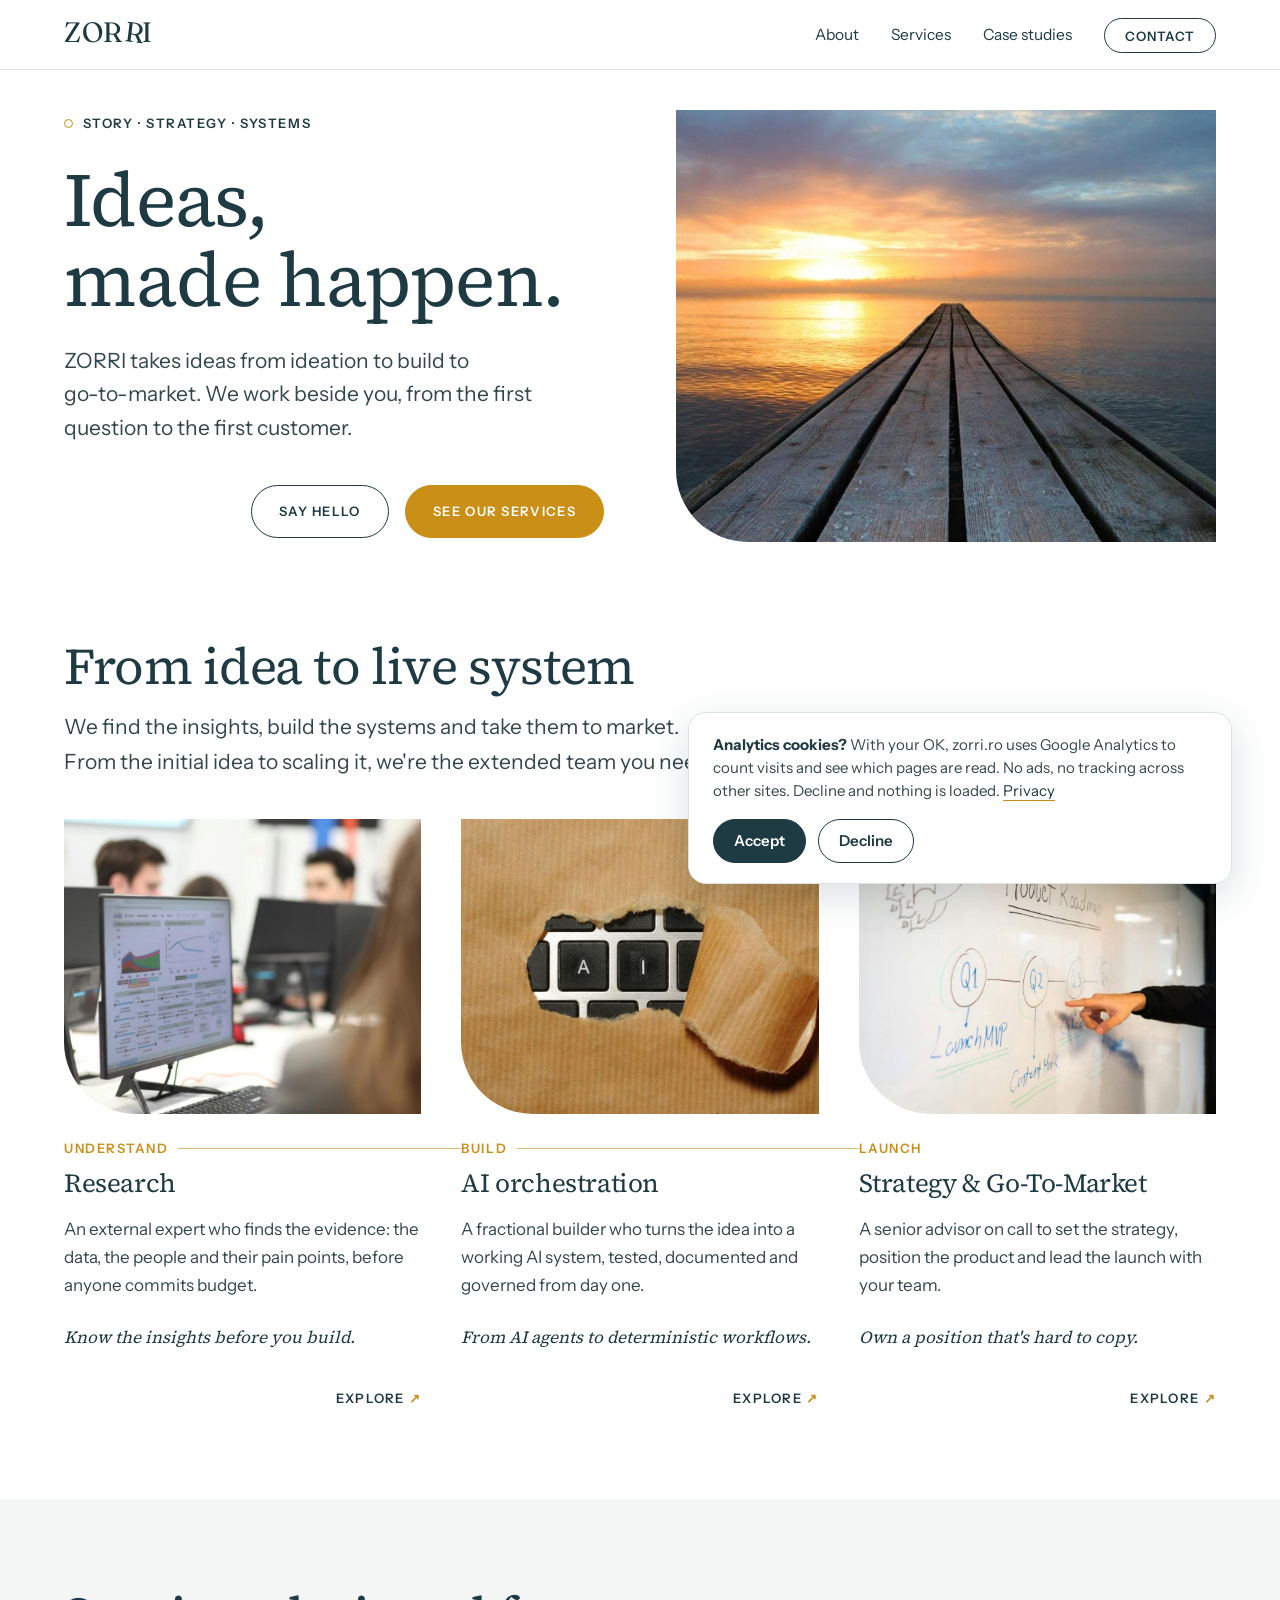
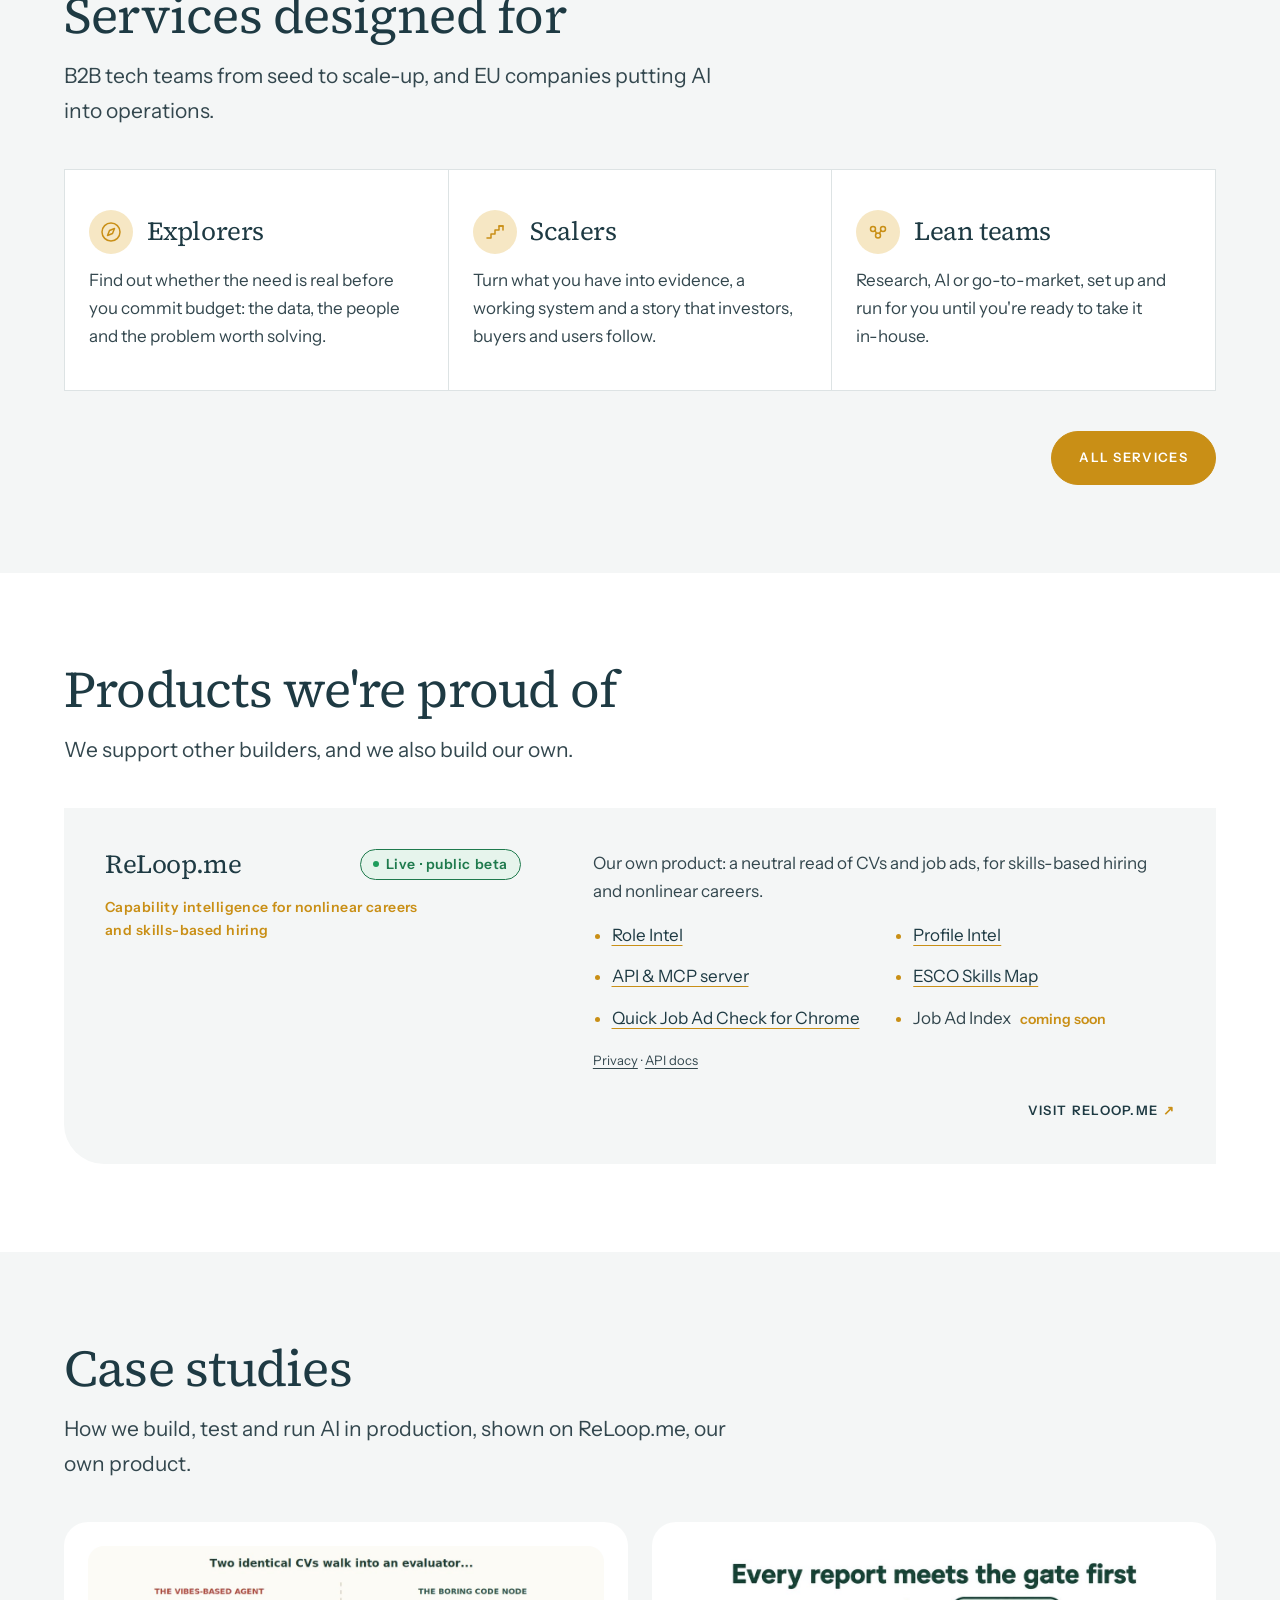
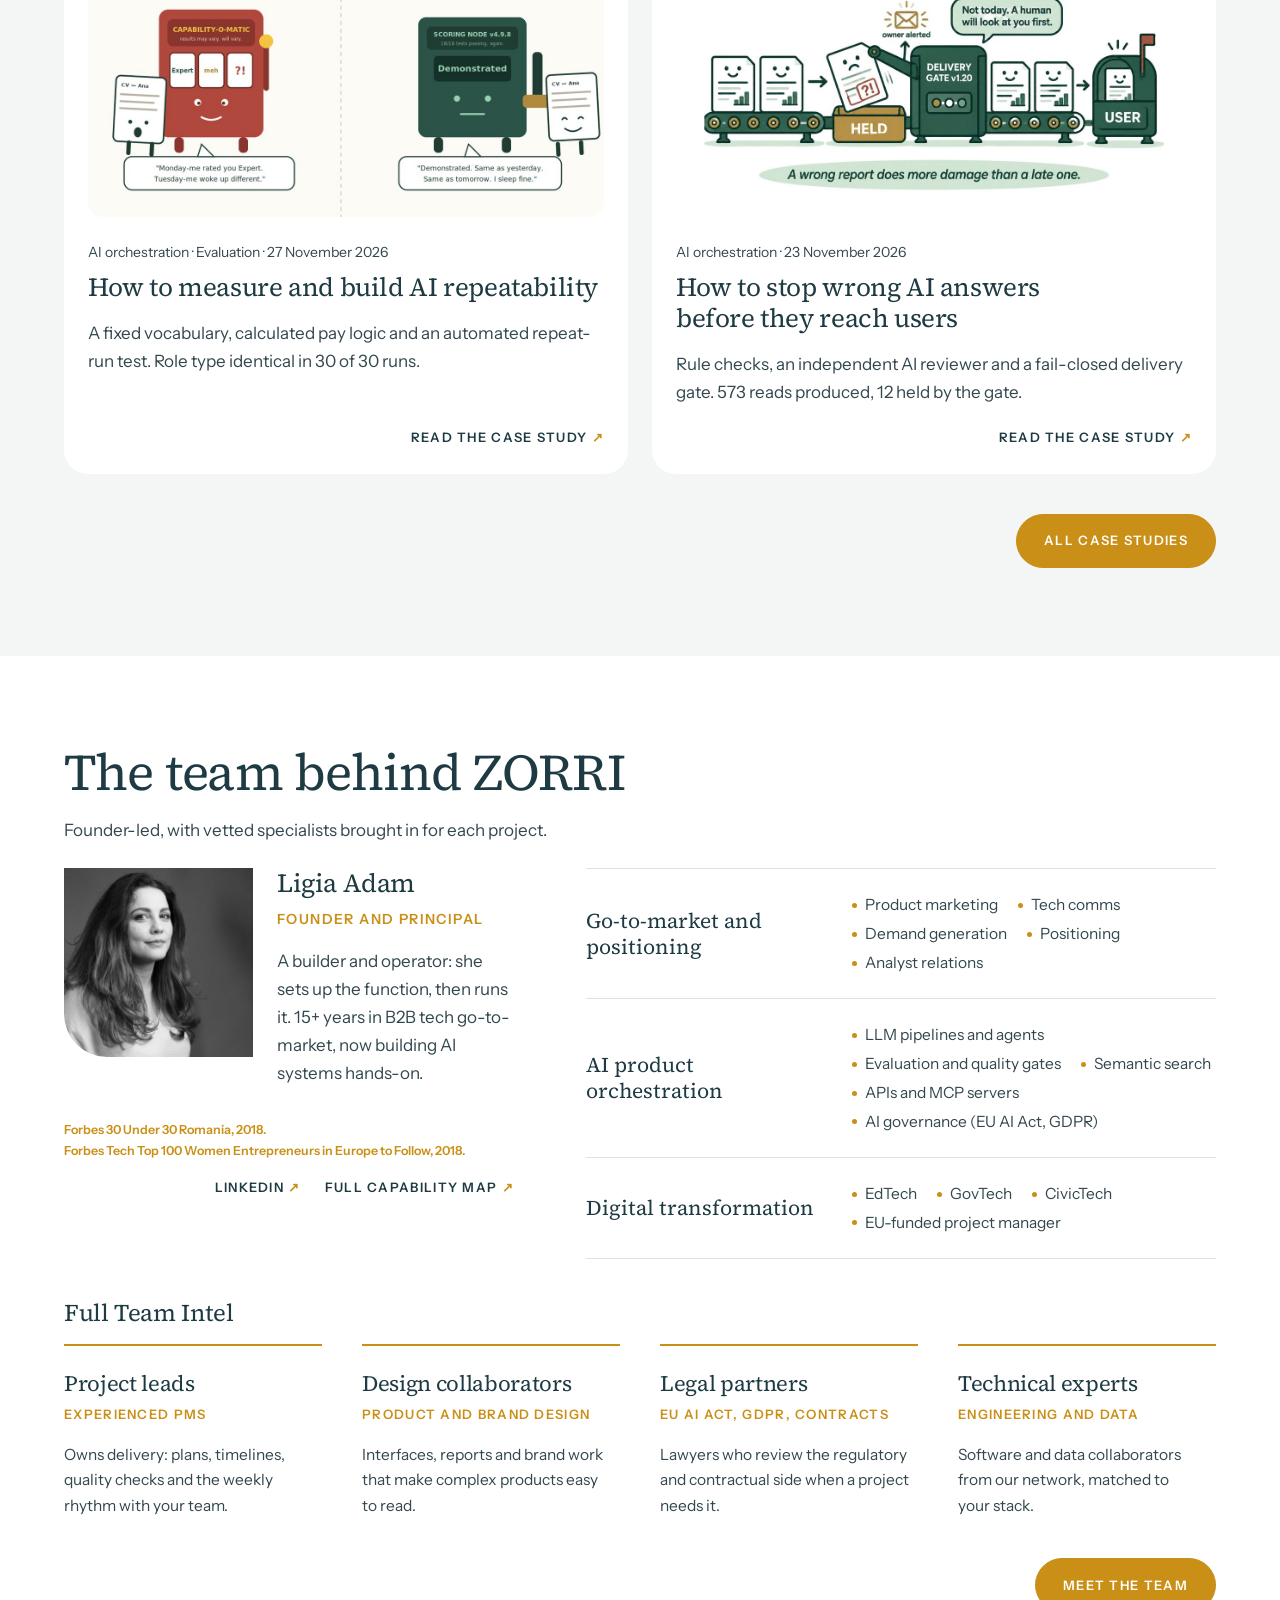
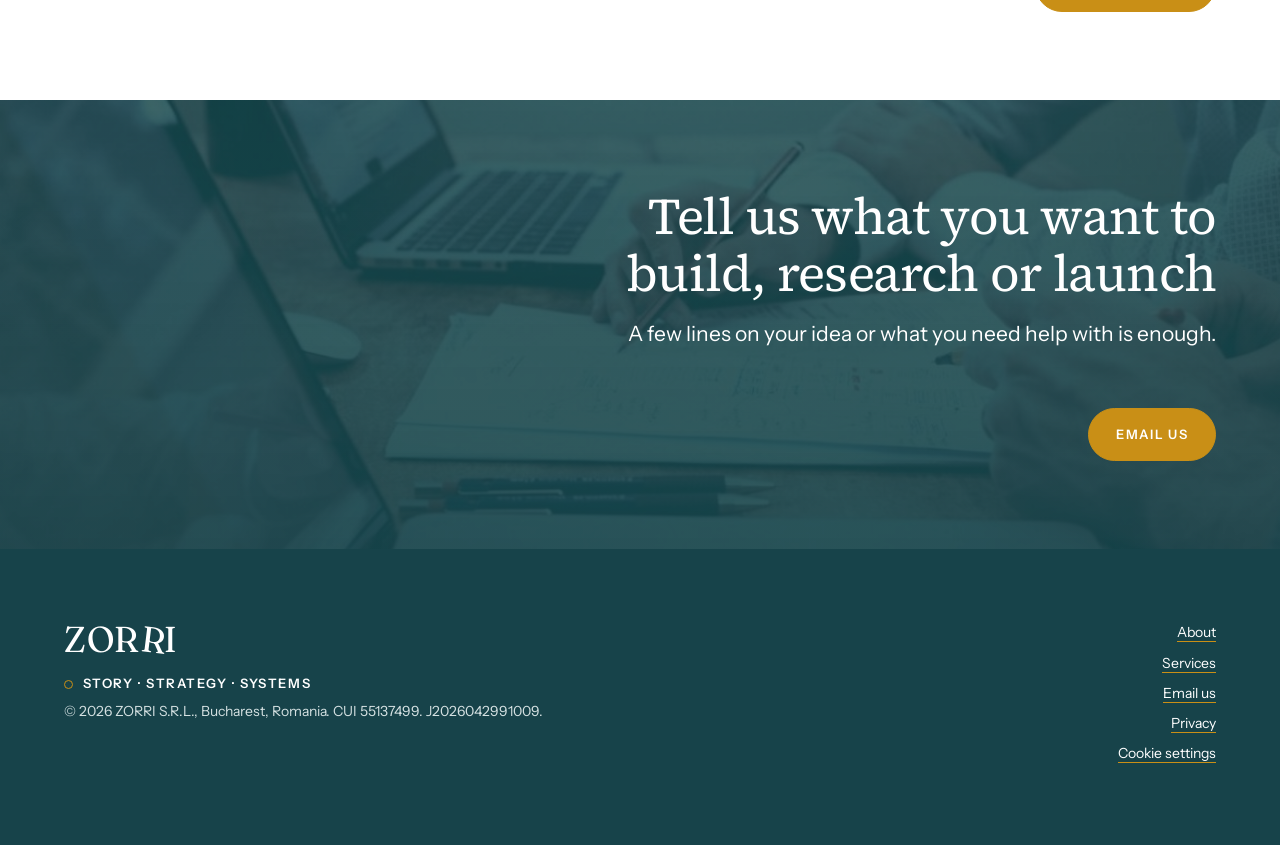
==== commit b6b2151a: "Homepage 4.5.0: case studies section, Quick Job Ad Check Chrome extension in ReLoop.me products Co-A" ====
--- a/index.html
+++ b/index.html
@@ -1,5 +1,6 @@
 <!DOCTYPE html>
-<!-- ZORRI / — VERSION 4.4.0 -->
+<!-- ZORRI / — VERSION 4.5.0 -->
+<!-- 4.5.0 (2026-11-27): new "Case studies" section after Products (two cards with featured images, link to all case studies); team section switched to white so blocks still alternate; Quick Job Ad Check Chrome extension added to the ReLoop.me product list and to the ReLoop.me JSON-LD description. Everything else unchanged from 4.4.0. -->
 <!-- 4.4.0 (2026-11-25): Google Analytics (G-HQ5BXEPBLE) behind a consent banner via /assets/consent.js 1.0.0; nothing loads before Accept. Everything else unchanged from 4.3.0. -->
 <!-- 4.3.0 (2026-11-23): added "Case studies" to the main nav. Everything else unchanged from 4.2.0. -->
 <html lang="en">
@@ -28,6 +29,18 @@
 <link rel="preload" href="/assets/fonts/fraunces-latin-full-normal.woff2" as="font" type="font/woff2" crossorigin>
 <link rel="preload" href="/assets/fonts/instrument-sans-latin-wght-normal.woff2" as="font" type="font/woff2" crossorigin>
 <link rel="stylesheet" href="/assets/zorri.css">
+<style>
+.home-cs { list-style: none; padding: 0; margin: 0; display: grid; grid-template-columns: repeat(2, minmax(0, 1fr)); gap: var(--s3); }
+@media (max-width: 48rem) { .home-cs { grid-template-columns: 1fr; } }
+.home-cs li { background: var(--white); border-radius: 24px; padding: var(--s3); display: flex; flex-direction: column; }
+.home-cs .thumb { display: block; margin-bottom: var(--s3); border-radius: 16px; overflow: hidden; background: #fff; }
+.home-cs .thumb img { display: block; width: 100%; height: auto; }
+.home-cs .meta { font-size: var(--t-small); margin-bottom: var(--s1); }
+.home-cs h3 { margin-bottom: var(--s2); }
+.home-cs h3 a { text-decoration: none; }
+.home-cs h3 a:hover { text-decoration: underline; }
+.home-cs .more { margin-top: auto; }
+</style>
 <script type="application/ld+json">
 {
  "@context": "https://schema.org",
@@ -181,7 +194,7 @@
    "manufacturer": {
     "@id": "https://zorri.ro/#org"
    },
-   "description": "Capability intelligence platform for nonlinear careers and skills-based hiring. Profile Intel reads a CV; Role Intel reads a job description. Built and operated by ZORRI S.R.L."
+   "description": "Capability intelligence platform for nonlinear careers and skills-based hiring. Profile Intel reads a CV; Role Intel reads a job description. Also available as an API and MCP server and as the Quick Job Ad Check Chrome extension. Built and operated by ZORRI S.R.L."
   },
   {
    "@type": "WebSite",
@@ -311,6 +324,7 @@
      <li><a href="https://www.reloop.me/profile-intel">Profile Intel</a></li>
      <li><a href="https://api.reloop.me/">API &amp; MCP server</a></li>
      <li><a href="https://www.reloop.me/esco-skills-map">ESCO Skills Map</a></li>
+     <li><a href="https://chromewebstore.google.com/detail/hcdbodneibijamaaahoianicomdiacdp">Quick Job Ad Check for Chrome</a></li>
      <li>Job Ad Index <span class="soon">coming soon</span></li>
     </ul>
     <p class="prod-legal"><a href="https://www.reloop.me/privacy">Privacy</a> · <a href="https://api.reloop.me/">API docs</a></p>
@@ -320,7 +334,33 @@
  </div>
 </section>
 
-<section class="section block-panel" aria-labelledby="who-h">
+<section class="section block-panel" aria-labelledby="cases-h">
+ <div class="wrap">
+  <div class="section-head">
+   <h2 id="cases-h">Case studies</h2>
+   <p>How we build, test and run AI in production, shown on ReLoop.me, our own product.</p>
+  </div>
+  <ul class="home-cs">
+   <li>
+    <a class="thumb" href="/case-studies/ai-repeatability" tabindex="-1" aria-hidden="true"><img src="/assets/img/case-studies/ai-repeatability-featured.jpg" width="1200" height="630" alt="" loading="lazy"></a>
+    <p class="meta">AI orchestration · Evaluation · <time datetime="2026-11-27">27 November 2026</time></p>
+    <h3><a href="/case-studies/ai-repeatability">How to measure and build AI repeatability</a></h3>
+    <p>A fixed vocabulary, calculated pay logic and an automated repeat-run test. Role type identical in 30 of 30 runs.</p>
+    <p class="more"><a href="/case-studies/ai-repeatability">Read the case study</a></p>
+   </li>
+   <li>
+    <a class="thumb" href="/case-studies/ai-quality-control" tabindex="-1" aria-hidden="true"><img src="/assets/img/case-studies/ai-quality-control-featured.jpg" width="1200" height="630" alt="" loading="lazy"></a>
+    <p class="meta">AI orchestration · <time datetime="2026-11-23">23 November 2026</time></p>
+    <h3><a href="/case-studies/ai-quality-control">How to stop wrong AI answers before they reach users</a></h3>
+    <p>Rule checks, an independent AI reviewer and a fail-closed delivery gate. 573 reads produced, 12 held by the gate.</p>
+    <p class="more"><a href="/case-studies/ai-quality-control">Read the case study</a></p>
+   </li>
+  </ul>
+  <p class="section-cta"><a class="button button-sun" href="/case-studies/">All case studies</a></p>
+ </div>
+</section>
+
+<section class="section block-white" aria-labelledby="who-h">
  <div class="wrap">
   <div class="section-head">
    <h2 id="who-h">The team behind ZORRI</h2>
@@ -381,4 +421,4 @@
 </script>
 </body>
 </html>
-<!-- ZORRI / — VERSION 4.4.0 END -->
+<!-- ZORRI / — VERSION 4.5.0 END -->
